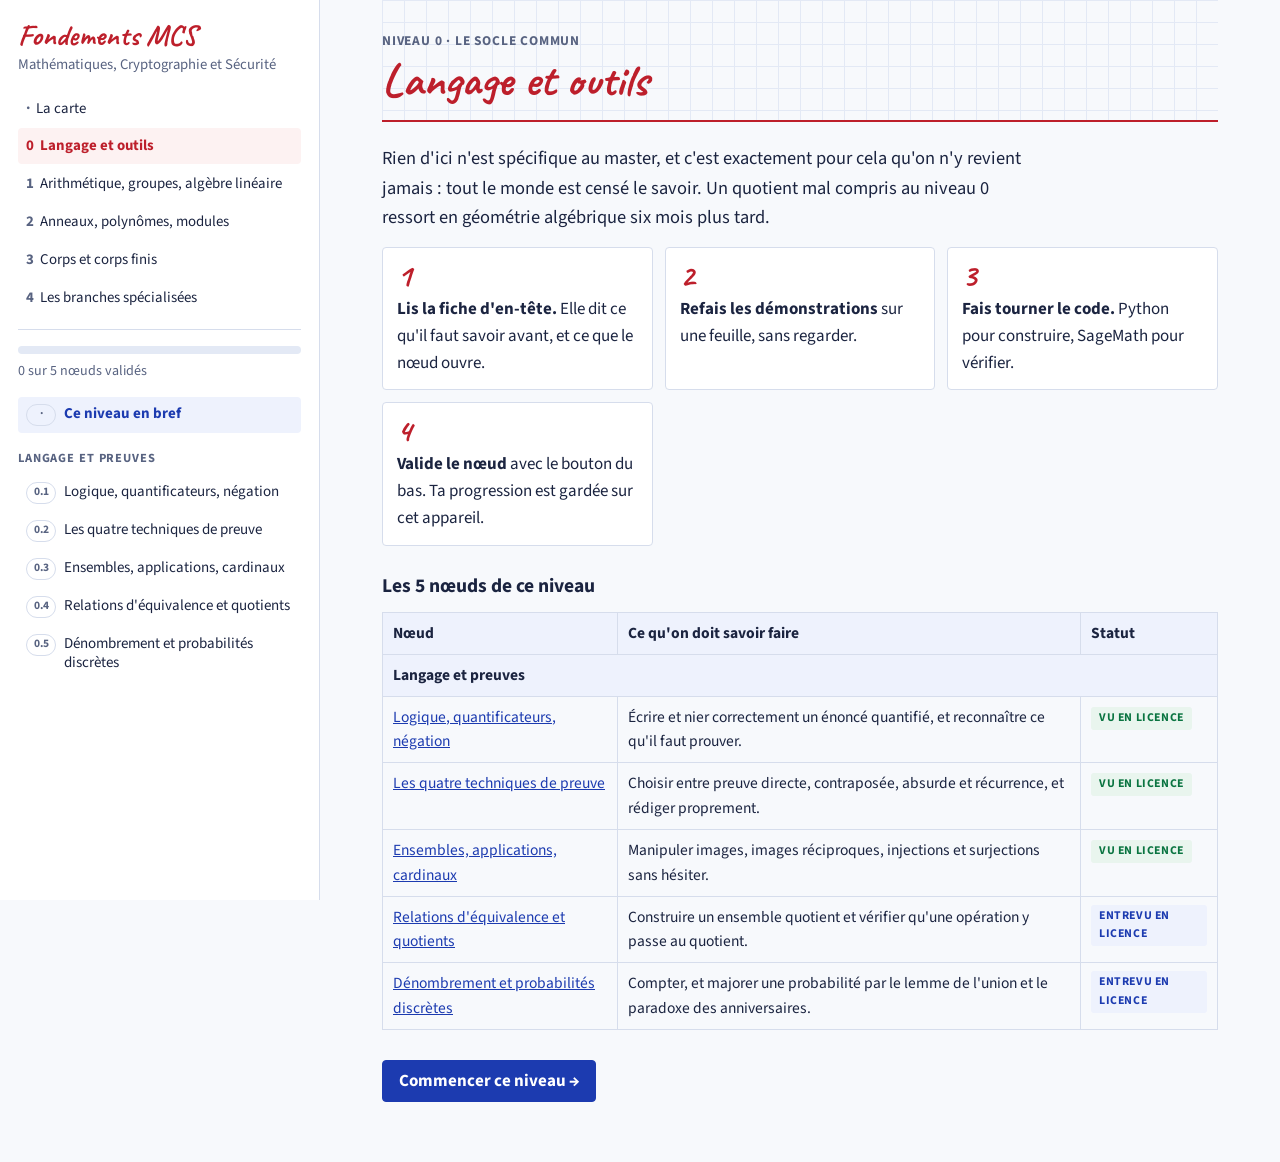
==== docs/niveau-0.html @ c063cc05 "Site Fondements mathématiques du Master MCS : architecture, carte, niveaux 0 et 1 Co-Authored-By: Cl" ====
<!doctype html>
<html lang="fr">
<head>
<meta charset="utf-8">
<meta name="viewport" content="width=device-width, initial-scale=1, viewport-fit=cover">
<title>Niveau 0 · Langage et outils — Fondements mathématiques du Master MCS</title>
<meta name="description" content="Les fondements mathématiques du Master Mathématiques, Cryptographie et Sécurité : arithmétique, groupes, anneaux, modules, corps finis, courbes, codes, réseaux et complexité.">
<link rel="stylesheet" href="https://fonts.googleapis.com/css2?family=Caveat:wght@500;700&family=Kalam:wght@400;700&family=JetBrains+Mono:wght@400;600&family=Source+Sans+3:wght@400;600;700&display=swap">
<link rel="stylesheet" href="assets/style.css">
<script>
window.MathJax = {
  tex: {
    inlineMath: [['\\(', '\\)']], displayMath: [['\\[', '\\]']],
    macros: {
      N:'\\mathbb{N}', Z:'\\mathbb{Z}', Q:'\\mathbb{Q}', R:'\\mathbb{R}',
      C:'\\mathbb{C}', F:'\\mathbb{F}', P:'\\mathbb{P}', A:'\\mathbb{A}',
      Vect:'\\operatorname{Vect}', Ker:'\\operatorname{Ker}', Img:'\\operatorname{Im}',
      pgcd:'\\operatorname{pgcd}', ppcm:'\\operatorname{ppcm}', ord:'\\operatorname{ord}',
      Card:'\\operatorname{Card}', rg:'\\operatorname{rg}', car:'\\operatorname{car}',
      Tr:'\\operatorname{Tr}', Nm:'\\operatorname{N}', Gal:'\\operatorname{Gal}',
      Frob:'\\operatorname{Frob}', wt:'\\operatorname{wt}', dmin:'d_{\\min}',
      Fq:'\\mathbb{F}_q', Fp:'\\mathbb{F}_p', Zn:'\\mathbb{Z}/n\\mathbb{Z}',
      Znz:'(\\mathbb{Z}/n\\mathbb{Z})^{\\times}', legendre:['\\left(\\frac{#1}{#2}\\right)',2]
    }
  },
  options: { skipHtmlTags: ['script','noscript','style','textarea','pre','code'],
             ignoreHtmlClass: 'tex2jax_ignore' },
  svg: { fontCache: 'global' }
};
</script>
<!-- MathJax est embarqué dans le dépôt : le site rend les formules même hors ligne.
     Si le fichier local manque, on retombe sur le CDN. -->
<script defer src="assets/mathjax/tex-svg.js"
        onerror="var s=document.createElement('script');s.defer=true;
                 s.src='https://cdnjs.cloudflare.com/ajax/libs/mathjax/3.2.2/es5/tex-svg.min.js';
                 document.head.appendChild(s);"></script>
</head>
<body data-niveau="0" data-suivant="niveau-1.html">
<div class="app">
  <div class="topbar">
    <button type="button" class="btn ghost" id="menu-btn" aria-controls="side" aria-expanded="false">Sommaire</button>
    <p class="brand">Niveau 0</p>
    <p class="mini" id="mini-prog"></p>
  </div>
  <div class="scrim" id="scrim" hidden></div>

  <nav class="side" id="side" aria-label="Sommaire du niveau">
    <p class="brand"><a href="index.html">Fondements MCS</a></p>
    <p class="brand-sub">Mathématiques, Cryptographie et Sécurité</p>
    <ul class="niveaux"><li><a href="index.html"><span class="n-num">·</span>La carte</a></li><li><a href="niveau-0.html" class="ici"><span class="n-num">0</span>Langage et outils</a></li><li><a href="niveau-1.html"><span class="n-num">1</span>Arithmétique, groupes, algèbre linéaire</a></li><li><a href="niveau-2.html"><span class="n-num">2</span>Anneaux, polynômes, modules</a></li><li><a href="niveau-3.html"><span class="n-num">3</span>Corps et corps finis</a></li><li><a href="niveau-4.html"><span class="n-num">4</span>Les branches spécialisées</a></li></ul>
    <div class="prog"><div class="prog-bar"><div class="prog-fill" id="prog-fill"></div></div>
      <p class="prog-txt" id="prog-txt"></p></div>
    <div id="nav"></div>
  </nav>

  <main class="main" id="main">
<section class="lesson" id="depart" data-part="" data-title="Ce niveau en bref" hidden><header class="lhead"><p class="eyebrow">Niveau 0 · Le socle commun</p><h2>Langage et outils</h2></header><div class="lbody"><p class="lead">Rien d'ici n'est spécifique au master, et c'est exactement pour cela qu'on n'y revient jamais : tout le monde est censé le savoir. Un quotient mal compris au niveau 0 ressort en géométrie algébrique six mois plus tard.</p><div class="howto"><div><p class="num">1</p><p><strong>Lis la fiche d'en-tête.</strong> Elle dit ce qu'il faut savoir avant, et ce que le nœud ouvre.</p></div><div><p class="num">2</p><p><strong>Refais les démonstrations</strong> sur une feuille, sans regarder.</p></div><div><p class="num">3</p><p><strong>Fais tourner le code.</strong> Python pour construire, SageMath pour vérifier.</p></div><div><p class="num">4</p><p><strong>Valide le nœud</strong> avec le bouton du bas. Ta progression est gardée sur cet appareil.</p></div></div><h3>Les 5 nœuds de ce niveau</h3><div class="table-wrap"><table><thead><tr><th>Nœud</th><th>Ce qu'on doit savoir faire</th><th>Statut</th></tr></thead><tbody><tr><th colspan="3">Langage et preuves</th></tr><tr><td><a href="#log-quantif">Logique, quantificateurs, négation</a></td><td>Écrire et nier correctement un énoncé quantifié, et reconnaître ce qu'il faut prouver.</td><td><span class="badge l3">Vu en licence</span></td></tr><tr><td><a href="#preuves">Les quatre techniques de preuve</a></td><td>Choisir entre preuve directe, contraposée, absurde et récurrence, et rédiger proprement.</td><td><span class="badge l3">Vu en licence</span></td></tr><tr><td><a href="#ensembles">Ensembles, applications, cardinaux</a></td><td>Manipuler images, images réciproques, injections et surjections sans hésiter.</td><td><span class="badge l3">Vu en licence</span></td></tr><tr><td><a href="#quotients">Relations d&#x27;équivalence et quotients</a></td><td>Construire un ensemble quotient et vérifier qu'une opération y passe au quotient.</td><td><span class="badge partiel">Entrevu en licence</span></td></tr><tr><td><a href="#denombrement">Dénombrement et probabilités discrètes</a></td><td>Compter, et majorer une probabilité par le lemme de l'union et le paradoxe des anniversaires.</td><td><span class="badge partiel">Entrevu en licence</span></td></tr></tbody></table></div></div></section>
<section class="lesson" id="log-quantif" data-part="Langage et preuves" data-num="0.1" data-title="Logique, quantificateurs, négation" hidden><header class="lhead"><p class="eyebrow">Langage et preuves · Nœud 0.1<span class="meta">35 min</span></p><h2>Logique, quantificateurs, négation</h2></header><div class="lbody"><p class="objectif">Écrire et nier correctement un énoncé quantifié, et reconnaître ce qu'il faut prouver.</p><div class="fiche"><dl><dt>Prérequis</dt><dd><span class="rien">aucun — on peut commencer ici</span></dd><dt>Ouvre sur</dt><dd><a href="niveau-0.html#preuves">Les quatre techniques de preuve</a>, <a href="niveau-0.html#ensembles">Ensembles, applications, cardinaux</a></dd><dt>En licence</dt><dd><span class="badge l3">Vu en licence</span></dd></dl></div><div class="master"><p class="lab">Dans le master</p><p>Tout énoncé de sécurité est un énoncé quantifié : « pour tout adversaire, il existe un simulateur tel que… ». Le nier correctement, c'est savoir ce qu'est une attaque.</p></div>
<p class="lead">Un énoncé mathématique n'est pas une phrase française : c'est une formule dont
l'ordre des quantificateurs change complètement le sens. En master, l'essentiel des erreurs de
raisonnement vient de là, et en cryptographie une définition de sécurité mal quantifiée est
une définition fausse.</p>

<h3>Les deux quantificateurs</h3>
<p>On écrit \(\forall x \in E,\ P(x)\) pour « pour tout \(x\) de \(E\), la propriété \(P(x)\)
est vraie », et \(\exists x \in E,\ P(x)\) pour « il existe au moins un \(x\) de \(E\) tel que
\(P(x)\) soit vraie ».</p>

<div class="retenir"><p class="lab">L'ordre des quantificateurs</p>
<p>Les deux énoncés suivants ne disent pas la même chose :</p>
\[\forall x\,\exists y,\ P(x,y) \qquad\text{et}\qquad \exists y\,\forall x,\ P(x,y)\]
<p>Dans le premier, \(y\) peut dépendre de \(x\). Dans le second, un même \(y\) doit convenir
pour tous les \(x\). Le second implique le premier, jamais l'inverse.</p>
</div>

<p>Un exemple qui fixe les idées. Sur \(\Z\), prenons \(P(x,y) : x + y = 0\).</p>
<ul>
<li>\(\forall x\,\exists y,\ x+y=0\) est <strong>vrai</strong> : il suffit de prendre \(y=-x\).</li>
<li>\(\exists y\,\forall x,\ x+y=0\) est <strong>faux</strong> : aucun entier \(y\) ne convient
pour tous les \(x\) à la fois.</li>
</ul>

<div class="prof"><p class="lab">Le conseil</p>
<p>Quand tu lis un énoncé quantifié, demande-toi toujours : <em>de quoi le second objet
a-t-il le droit de dépendre ?</em> C'est tout ce que l'ordre encode.</p>
</div>

<h3>Nier un énoncé</h3>
<div class="retenir"><p class="lab">Règles de négation</p>
\[\neg(\forall x,\ P(x)) \iff \exists x,\ \neg P(x)\]
\[\neg(\exists x,\ P(x)) \iff \forall x,\ \neg P(x)\]
\[\neg(A \Rightarrow B) \iff A \text{ et } \neg B\]
<p>On nie en échangeant les quantificateurs un à un, de gauche à droite, puis en niant
la propriété finale.</p>
</div>

<p>Appliquons-le à la continuité en un point \(a\) :</p>
\[\forall \varepsilon>0,\ \exists \delta>0,\ \forall x,\ |x-a|<\delta \Rightarrow |f(x)-f(a)|<\varepsilon.\]
<p>Sa négation est :</p>
\[\exists \varepsilon>0,\ \forall \delta>0,\ \exists x,\ |x-a|<\delta \ \text{ et }\ |f(x)-f(a)|\ge\varepsilon.\]
<p>Remarquez que l'implication s'est transformée en « et ». C'est l'erreur la plus fréquente :
on ne nie pas une implication par une implication.</p>

<div class="prof"><p class="lab">Le conseil</p>
<p>En cryptographie, la définition de sécurité sémantique a exactement cette forme :
<em>pour tout adversaire efficace, pour tout couple de messages, l'avantage est négligeable.</em>
Une attaque, c'est la négation : <em>il existe un adversaire, il existe deux messages, tels que
l'avantage n'est pas négligeable.</em> Savoir nier, c'est savoir ce qu'il faut exhiber
pour casser un schéma.</p>
</div>

<h3>Vérifier mécaniquement</h3>
<p>Sur un ensemble fini, un énoncé quantifié se teste par force brute. C'est le meilleur moyen
de se convaincre qu'un ordre de quantificateurs compte vraiment.</p>

<div class="code tex2jax_ignore"><div class="code-h"><p class="lab">Les deux ordres, testés</p><span class="code-lang ">python</span><button type="button" class="copier">copier</button></div><pre>E = range(-5, 6)

# forall x, exists y : x + y == 0
print(all(any(x + y == 0 for y in E) for x in E))

# exists y, forall x : x + y == 0
print(any(all(x + y == 0 for x in E) for y in E))</pre><pre class="sortie">True
False</pre></div>

<div class="code tex2jax_ignore"><div class="code-h"><p class="lab">Contre-vérification SageMath</p><span class="code-lang sage">sagemath</span><button type="button" class="copier">copier</button></div><pre># Vérification du contre-exemple sur un ensemble fini quelconque
E = Set([-2, -1, 0, 1, 2])
print(all(any(x + y == 0 for y in E) for x in E))   # True
print(any(all(x + y == 0 for x in E) for y in E))   # False</pre><pre class="sortie">True
False</pre></div>

<h3 class="exos-h">Vérifie que tu as compris</h3>
<article class="exo"><p class="exo-n">Exercice 1</p><div class="exo-q">
<p>Nier l'énoncé suivant, qui définit une suite \((u_n)\) bornée :</p>
\[\exists M>0,\ \forall n\in\N,\ |u_n|\le M.\]
</div><details class="tex2jax_ignore"><summary>Voir la correction</summary><div class="copie"><p class="lab">Correction</p>
<p>On échange le \(\exists\) en \(\forall\), le \(\forall\) en \(\exists\), puis on nie la
propriété finale :</p>
\[\forall M>0,\ \exists n\in\N,\ |u_n|>M.\]
<p>En mots : <u>aussi grand qu'on choisisse \(M\), un terme de la suite finit par le dépasser.</u></p>
</div><div class="prof"><p class="lab">Remarque</p><p>Noter que \(\neg(|u_n|\le M)\) est \(|u_n|>M\), et non \(|u_n|\ge M\).</p></div></details></article>

<article class="exo"><p class="exo-n">Exercice 2</p><div class="exo-q">
<p>Soit \(f:\Z\to\Z\). Traduire en français, puis nier :</p>
\[\forall y\in\Z,\ \exists x\in\Z,\ f(x)=y.\]
<p>Quelle propriété de \(f\) cet énoncé décrit-il ?</p>
</div><details class="tex2jax_ignore"><summary>Voir la correction</summary><div class="copie"><p class="lab">Correction</p>
<p>En français : <u>tout entier \(y\) est atteint par \(f\)</u>. C'est la <strong>surjectivité</strong>
de \(f\).</p>
<p>Négation :</p>
\[\exists y\in\Z,\ \forall x\in\Z,\ f(x)\neq y.\]
<p>C'est-à-dire : <u>il existe un entier que \(f\) n'atteint jamais</u>.</p>
</div><div class="prof"><p class="lab">Remarque</p><p>Pour prouver la négation, il suffit d'exhiber <em>un</em> tel \(y\). Pour prouver
l'énoncé, il faut traiter <em>tous</em> les \(y\).</p></div></details></article></div></section>
<section class="lesson" id="preuves" data-part="Langage et preuves" data-num="0.2" data-title="Les quatre techniques de preuve" hidden><header class="lhead"><p class="eyebrow">Langage et preuves · Nœud 0.2<span class="meta">40 min</span></p><h2>Les quatre techniques de preuve</h2></header><div class="lbody"><p class="objectif">Choisir entre preuve directe, contraposée, absurde et récurrence, et rédiger proprement.</p><div class="fiche"><dl><dt>Prérequis</dt><dd><a href="niveau-0.html#log-quantif">Logique, quantificateurs, négation</a></dd><dt>Ouvre sur</dt><dd><a href="niveau-1.html#arith-euclide">Divisibilité, PGCD, algorithme d'Euclide</a>, <a href="niveau-4.html#cplx-turing">Machines de Turing, P, NP, réductions</a></dd><dt>En licence</dt><dd><span class="badge l3">Vu en licence</span></dd></dl></div><div class="master"><p class="lab">Dans le master</p><p>La preuve par réduction, centrale en cryptographie, est une contraposée déguisée : si quelqu'un casse le schéma, alors il résout le problème difficile.</p></div>
<p class="lead">Il n'y a que quatre façons de démontrer, et savoir laquelle choisir fait gagner
un temps considérable. Le choix se lit presque toujours dans la forme de l'énoncé.</p>

<div class="retenir"><p class="lab">Les quatre techniques</p>
<table><thead><tr><th>Technique</th><th>Forme de l'énoncé</th><th>Ce qu'on suppose</th></tr></thead>
<tbody>
<tr><td>Directe</td><td>\(A \Rightarrow B\)</td><td>\(A\), on déduit \(B\)</td></tr>
<tr><td>Contraposée</td><td>\(A \Rightarrow B\)</td><td>\(\neg B\), on déduit \(\neg A\)</td></tr>
<tr><td>Absurde</td><td>\(A\) quelconque</td><td>\(\neg A\), on déduit une contradiction</td></tr>
<tr><td>Récurrence</td><td>\(\forall n\in\N,\ P(n)\)</td><td>\(P(n)\), on déduit \(P(n+1)\)</td></tr>
</tbody></table>
</div>

<h3>Contraposée : quand l'hypothèse est inutilisable</h3>
<p>On utilise la contraposée quand \(\neg B\) est plus maniable que \(A\). Exemple typique :</p>

<div class="retenir"><p class="lab">Proposition</p>
<p>Soit \(n\in\N\). Si \(n^2\) est pair, alors \(n\) est pair.</p>
</div><div class="demo"><p class="lab">Démonstration</p>
<p>La preuve directe demanderait de factoriser \(n^2=2k\), ce qui n'est pas commode. On démontre
la contraposée : <em>si \(n\) est impair, alors \(n^2\) est impair.</em></p>
<p>Supposons \(n\) impair : \(n=2k+1\) avec \(k\in\N\). Alors</p>
\[n^2=(2k+1)^2=4k^2+4k+1=2(2k^2+2k)+1,\]
<p>qui est bien de la forme \(2m+1\) : \(n^2\) est impair.</p>
<p>La contraposée étant démontrée, l'énoncé initial l'est aussi.</p>
<p class="cqfd">∎</p></div>

<h3>Absurde : quand on nie pour obtenir prise</h3>
<div class="retenir"><p class="lab">Proposition</p>
<p>\(\sqrt{2}\) est irrationnel.</p>
</div><div class="demo"><p class="lab">Démonstration</p>
<p>Supposons \(\sqrt2\in\Q\). On peut alors écrire \(\sqrt2=\dfrac{p}{q}\) avec \(p,q\in\Z\),
\(q\neq0\), et la fraction <strong>irréductible</strong> (c'est l'hypothèse qui fournira la
contradiction).</p>
<p>En élevant au carré : \(2q^2=p^2\). Donc \(p^2\) est pair, donc \(p\) est pair par la
proposition précédente. Écrivons \(p=2p'\).</p>
<p>Alors \(2q^2=4p'^2\), soit \(q^2=2p'^2\). Donc \(q^2\) est pair, donc \(q\) est pair.</p>
<p>Ainsi \(p\) et \(q\) sont tous deux pairs, ce qui contredit l'irréductibilité de \(p/q\).</p>
<p>L'hypothèse \(\sqrt2\in\Q\) est donc fausse.</p>
<p class="cqfd">∎</p></div>

<div class="prof"><p class="lab">Le conseil</p>
<p>En rédigeant une preuve par l'absurde, écris toujours la contradiction en clair à la fin :
« ceci contredit… ». Un correcteur de master sanctionne une preuve qui se termine sans dire
<em>quoi</em> a été contredit.</p>
</div>

<h3>Récurrence, et sa variante forte</h3>
<div class="retenir"><p class="lab">Principe de récurrence</p>
<p>Soit \(P(n)\) une propriété portant sur \(n\in\N\). Si</p>
<ol>
<li>\(P(n_0)\) est vraie (initialisation), et</li>
<li>pour tout \(n\ge n_0\), \(P(n)\Rightarrow P(n+1)\) (hérédité),</li>
</ol>
<p>alors \(P(n)\) est vraie pour tout \(n\ge n_0\).</p>
<p><strong>Récurrence forte</strong> : on peut remplacer l'hérédité par
« \(P(n_0),\dots,P(n)\) tous vrais \(\Rightarrow P(n+1)\) ». C'est la version nécessaire dès
qu'on raisonne sur des diviseurs.</p>
</div>

<div class="retenir"><p class="lab">Proposition</p>
<p>Tout entier \(n\ge2\) admet un diviseur premier.</p>
</div><div class="demo"><p class="lab">Démonstration</p>
<p>Récurrence forte sur \(n\ge2\).</p>
<p><strong>Initialisation.</strong> \(n=2\) : 2 est premier et se divise lui-même.</p>
<p><strong>Hérédité.</strong> Soit \(n\ge2\) ; supposons la propriété vraie pour tout entier
\(k\) avec \(2\le k\le n\). Considérons \(n+1\).</p>
<ul>
<li>Si \(n+1\) est premier, il est son propre diviseur premier.</li>
<li>Sinon, \(n+1\) admet un diviseur \(d\) avec \(2\le d\le n\). Par hypothèse de récurrence
forte, \(d\) admet un diviseur premier \(p\). Comme \(p\mid d\) et \(d\mid n+1\), on a
\(p\mid n+1\).</li>
</ul>
<p>Dans les deux cas \(n+1\) admet un diviseur premier.</p>
<p class="cqfd">∎</p></div>

<div class="prof"><p class="lab">Le conseil</p>
<p>Ici la récurrence simple ne suffit pas : pour traiter \(n+1\) on a besoin de l'hypothèse sur
\(d\), qui n'est pas \(n\). Dès qu'un raisonnement descend vers un diviseur ou coupe un problème
en deux, c'est la récurrence forte qu'il faut.</p>
</div>

<div class="code tex2jax_ignore"><div class="code-h"><p class="lab">La preuve devient un algorithme</p><span class="code-lang ">python</span><button type="button" class="copier">copier</button></div><pre>def diviseur_premier(n):
    &quot;Le plus petit diviseur premier de n &gt;= 2 — la preuve, rendue effective.&quot;
    d = 2
    while d * d &lt;= n:
        if n % d == 0:
            return d          # d est forcement premier : aucun diviseur &lt; d
        d += 1
    return n                  # n est premier

for n in [2, 15, 91, 97, 1001]:
    print(n, &quot;-&gt;&quot;, diviseur_premier(n))</pre><pre class="sortie">2 -&gt; 2
15 -&gt; 3
91 -&gt; 7
97 -&gt; 97
1001 -&gt; 7</pre></div>

<div class="code tex2jax_ignore"><div class="code-h"><p class="lab">Vérification</p><span class="code-lang sage">sagemath</span><button type="button" class="copier">copier</button></div><pre>for n in [2, 15, 91, 97, 1001]:
    print(n, &#x27;-&gt;&#x27;, factor(n))</pre><pre class="sortie">2 -&gt; 2
15 -&gt; 3 * 5
91 -&gt; 7 * 13
97 -&gt; 97
1001 -&gt; 7 * 11 * 13</pre></div>

<h3 class="exos-h">Vérifie que tu as compris</h3>
<article class="exo"><p class="exo-n">Exercice 1</p><div class="exo-q">
<p>Soient \(a,b\in\Z\). Démontrer que si \(ab\) est impair, alors \(a\) et \(b\) sont impairs.
Quelle technique choisir ?</p>
</div><details class="tex2jax_ignore"><summary>Voir la correction</summary><div class="copie"><p class="lab">Correction</p>
<p>Par <u>contraposée</u> : supposons que \(a\) ou \(b\) soit pair, et montrons que \(ab\) est pair.</p>
<p>Quitte à échanger les rôles, supposons \(a\) pair : \(a=2k\). Alors \(ab=2(kb)\) est pair.</p>
<p>La contraposée est démontrée, donc l'énoncé aussi.</p>
</div><div class="prof"><p class="lab">Remarque</p><p>La preuve directe obligerait à écrire \(ab=2m+1\) et à en déduire la parité de
\(a\) et \(b\) séparément : beaucoup plus pénible. La négation de « \(a\) et \(b\) impairs »
est « \(a\) pair <em>ou</em> \(b\) pair ».</p></div></details></article>

<article class="exo"><p class="exo-n">Exercice 2</p><div class="exo-q">
<p>Démontrer par récurrence que pour tout \(n\ge1\) :</p>
\[\sum_{k=1}^{n} k^3=\left(\frac{n(n+1)}{2}\right)^{2}.\]
</div><details class="tex2jax_ignore"><summary>Voir la correction</summary><div class="copie"><p class="lab">Correction</p>
<p><u>Initialisation</u> (\(n=1\)) : à gauche \(1^3=1\) ; à droite \(\left(\tfrac{1\cdot2}{2}\right)^2=1\). Vrai.</p>
<p><u>Hérédité</u>. Supposons la formule vraie au rang \(n\). Alors</p>
\[\sum_{k=1}^{n+1}k^3=\left(\frac{n(n+1)}{2}\right)^{2}+(n+1)^3
=\frac{n^2(n+1)^2+4(n+1)^3}{4}=\frac{(n+1)^2\big(n^2+4n+4\big)}{4}\]
\[=\frac{(n+1)^2(n+2)^2}{4}=\left(\frac{(n+1)(n+2)}{2}\right)^{2}.\]
<p>C'est la formule au rang \(n+1\). La propriété est donc vraie pour tout \(n\ge1\).</p>
</div><div class="prof"><p class="lab">Remarque</p><p>Le point technique est la factorisation par \((n+1)^2\). Prendre l'habitude de
factoriser avant de développer fait gagner beaucoup de temps.</p></div></details></article></div></section>
<section class="lesson" id="ensembles" data-part="Langage et preuves" data-num="0.3" data-title="Ensembles, applications, cardinaux" hidden><header class="lhead"><p class="eyebrow">Langage et preuves · Nœud 0.3<span class="meta">35 min</span></p><h2>Ensembles, applications, cardinaux</h2></header><div class="lbody"><p class="objectif">Manipuler images, images réciproques, injections et surjections sans hésiter.</p><div class="fiche"><dl><dt>Prérequis</dt><dd><a href="niveau-0.html#log-quantif">Logique, quantificateurs, négation</a></dd><dt>Ouvre sur</dt><dd><a href="niveau-0.html#quotients">Relations d'équivalence et quotients</a>, <a href="niveau-0.html#denombrement">Dénombrement et probabilités discrètes</a>, <a href="niveau-1.html#lin-ev">Espaces vectoriels, bases, dimension</a></dd><dt>En licence</dt><dd><span class="badge l3">Vu en licence</span></dd></dl></div><div class="master"><p class="lab">Dans le master</p><p>Un chiffrement est une application bijective à clé fixée ; une fonction de hachage est une surjection volontairement non inversible.</p></div>
<p class="lead">Le vocabulaire des applications sert tous les jours en master : un chiffrement
est une bijection à clé fixée, une fonction de hachage une surjection qu'on ne sait pas inverser,
une projection canonique une surjection sur un quotient.</p>

<h3>Image et image réciproque</h3>
<div class="retenir"><p class="lab">Définitions</p>
<p>Soit \(f:E\to F\), \(A\subset E\) et \(B\subset F\).</p>
\[f(A)=\{f(x)\ ;\ x\in A\}\subset F \qquad
f^{-1}(B)=\{x\in E\ ;\ f(x)\in B\}\subset E\]
<p>La notation \(f^{-1}(B)\) a un sens <strong>même si \(f\) n'est pas bijective</strong> :
c'est un ensemble, pas l'image par une application réciproque.</p>
</div>

<div class="prof"><p class="lab">Le conseil</p>
<p>C'est le piège classique. \(f^{-1}(\{y\})\) peut être vide, ou contenir mille éléments.
Écrire \(f^{-1}(y)\) sans accolades quand \(f\) n'est pas bijective est une faute de rédaction.</p>
</div>

<h3>Injection, surjection, bijection</h3>
<div class="retenir"><p class="lab">Les trois propriétés</p>
<p>\(f:E\to F\) est :</p>
<ul>
<li><strong>injective</strong> si \(\forall x,x'\in E,\ f(x)=f(x')\Rightarrow x=x'\) ;</li>
<li><strong>surjective</strong> si \(\forall y\in F,\ \exists x\in E,\ f(x)=y\) ;</li>
<li><strong>bijective</strong> si elle est injective et surjective — il existe alors une unique
\(f^{-1}:F\to E\) telle que \(f\circ f^{-1}=\mathrm{id}_F\) et \(f^{-1}\circ f=\mathrm{id}_E\).</li>
</ul>
</div>

<div class="retenir"><p class="lab">Proposition (cas fini)</p>
<p>Si \(E\) et \(F\) sont finis de <strong>même cardinal</strong>, alors pour \(f:E\to F\) :</p>
\[f \text{ injective} \iff f \text{ surjective} \iff f \text{ bijective}.\]
</div><div class="demo"><p class="lab">Démonstration</p>
<p>Posons \(n=\Card E=\Card F\).</p>
<p><strong>Injective \(\Rightarrow\) surjective.</strong> Si \(f\) est injective, les \(n\) images
\(f(x)\), \(x\in E\), sont deux à deux distinctes, donc \(\Card f(E)=n=\Card F\). Un sous-ensemble
de \(F\) de cardinal \(\Card F\) est \(F\) tout entier, donc \(f(E)=F\) : \(f\) est surjective.</p>
<p><strong>Surjective \(\Rightarrow\) injective.</strong> Si \(f\) est surjective, \(f(E)=F\) donc
\(\Card f(E)=n\). Or \(f(E)\) est l'image de \(n\) éléments ; si deux d'entre eux avaient la même
image, on aurait \(\Card f(E)\le n-1\). Donc les images sont distinctes : \(f\) est injective.</p>
<p>Les deux implications réciproques donnent l'équivalence, et la conjonction donne la bijectivité.</p>
<p class="cqfd">∎</p></div>

<div class="prof"><p class="lab">Le conseil</p>
<p>Cette proposition est utilisée en permanence en cryptographie : pour montrer qu'un chiffrement
par bloc est bijectif sur \(\{0,1\}^{128}\), il suffit de montrer qu'il est injectif. C'est ce qui
permet de définir le déchiffrement sans le construire.</p>
</div>

<div class="code tex2jax_ignore"><div class="code-h"><p class="lab">Une application affine modulo 8 est-elle bijective ?</p><span class="code-lang ">python</span><button type="button" class="copier">copier</button></div><pre>def est_injective(f, E):
    images = [f(x) for x in E]
    return len(set(images)) == len(images)

def est_surjective(f, E, F):
    return set(f(x) for x in E) == set(F)

E = range(8)
chiffre = lambda x: (3 * x + 5) % 8      # bijectif : pgcd(3, 8) = 1
casse   = lambda x: (2 * x + 5) % 8      # pas bijectif : pgcd(2, 8) = 2

for nom, f in [(&quot;3x+5&quot;, chiffre), (&quot;2x+5&quot;, casse)]:
    print(nom, &quot;inj:&quot;, est_injective(f, E), &quot; surj:&quot;, est_surjective(f, E, E))</pre><pre class="sortie">3x+5 inj: True  surj: True
2x+5 inj: False  surj: False</pre></div>

<p>On retrouve ici un fait qu'on démontrera au niveau 1 : \(x\mapsto ax+b\) est bijective
sur \(\Z/n\Z\) si et seulement si \(a\) est inversible modulo \(n\), c'est-à-dire
\(\pgcd(a,n)=1\). C'est le cœur du chiffrement affine.</p>

<div class="code tex2jax_ignore"><div class="code-h"><p class="lab">La bijectivité suit exactement pgcd(a, n) = 1</p><span class="code-lang sage">sagemath</span><button type="button" class="copier">copier</button></div><pre>n = 8
for a in range(n):
    f = lambda x: (a*x + 5) % n
    images = [f(x) for x in range(n)]
    print(a, gcd(a, n), len(set(images)) == n)</pre><pre class="sortie">0 8 False
1 1 True
2 2 False
3 1 True
4 4 False
5 1 True
6 2 False
7 1 True</pre></div>

<h3 class="exos-h">Vérifie que tu as compris</h3>
<article class="exo"><p class="exo-n">Exercice 1</p><div class="exo-q">
<p>Soit \(f:E\to F\) et \(A,A'\subset E\). Démontrer que \(f(A\cap A')\subset f(A)\cap f(A')\),
puis donner un contre-exemple à l'égalité.</p>
</div><details class="tex2jax_ignore"><summary>Voir la correction</summary><div class="copie"><p class="lab">Correction</p>
<p><u>Inclusion.</u> Soit \(y\in f(A\cap A')\). Il existe \(x\in A\cap A'\) avec \(y=f(x)\).
Comme \(x\in A\), \(y\in f(A)\) ; comme \(x\in A'\), \(y\in f(A')\). Donc \(y\in f(A)\cap f(A')\).</p>
<p><u>Contre-exemple.</u> Prenons \(f:\R\to\R,\ x\mapsto x^2\), \(A=\{1\}\), \(A'=\{-1\}\).</p>
<p>\(A\cap A'=\emptyset\) donc \(f(A\cap A')=\emptyset\), tandis que
\(f(A)\cap f(A')=\{1\}\cap\{1\}=\{1\}\neq\emptyset\).</p>
</div><div class="prof"><p class="lab">Remarque</p><p>L'égalité vaut dès que \(f\) est injective. En revanche, pour l'image <em>réciproque</em>,
l'égalité \(f^{-1}(B\cap B')=f^{-1}(B)\cap f^{-1}(B')\) est toujours vraie : l'image réciproque
se comporte bien, l'image directe non.</p></div></details></article>

<article class="exo"><p class="exo-n">Exercice 2</p><div class="exo-q">
<p>Soit \(E\) un ensemble fini à \(n\) éléments. Combien y a-t-il d'applications de \(E\) dans
\(E\) ? Combien de bijections ? Quelle proportion cela fait-il pour \(n=8\) ?</p>
</div><details class="tex2jax_ignore"><summary>Voir la correction</summary><div class="copie"><p class="lab">Correction</p>
<p><u>Applications</u> : chaque élément a \(n\) images possibles, indépendamment, d'où \(n^n\).</p>
<p><u>Bijections</u> : ce sont les permutations de \(E\), il y en a \(n!\).</p>
<p>Pour \(n=8\) : \(8^8=16\,777\,216\) applications et \(8!=40\,320\) bijections, soit une
proportion de \(\dfrac{40320}{16777216}\approx 0{,}24\,\%\).</p>
</div><div class="prof"><p class="lab">Remarque</p><p>Une application tirée au hasard n'a donc presque aucune chance d'être bijective.
C'est pourquoi un chiffrement par bloc n'est jamais une fonction quelconque : il est construit
par composition de briques elles-mêmes bijectives.</p></div></details></article></div></section>
<section class="lesson" id="quotients" data-part="Langage et preuves" data-num="0.4" data-title="Relations d&#x27;équivalence et quotients" hidden><header class="lhead"><p class="eyebrow">Langage et preuves · Nœud 0.4<span class="meta">45 min</span></p><h2>Relations d&#x27;équivalence et quotients</h2></header><div class="lbody"><p class="objectif">Construire un ensemble quotient et vérifier qu'une opération y passe au quotient.</p><div class="fiche"><dl><dt>Prérequis</dt><dd><a href="niveau-0.html#ensembles">Ensembles, applications, cardinaux</a></dd><dt>Ouvre sur</dt><dd><a href="niveau-1.html#arith-congruences">Congruences et l'anneau ℤ/nℤ</a>, <a href="niveau-1.html#grp-lagrange">Le théorème de Lagrange</a>, <a href="niveau-2.html#ann-ideaux">Idéaux et anneaux quotients</a></dd><dt>En licence</dt><dd><span class="badge partiel">Entrevu en licence</span></dd></dl></div><div class="master"><p class="lab">Dans le master</p><p>C'est la construction qui donne ℤ/nℤ, les corps finis 𝔽p[X]/(P) et les courbes elliptiques. Si le quotient est flou, tout le master le sera.</p></div>
<p class="lead">C'est la construction la plus importante du niveau 0, et celle qui coûte le plus
cher quand elle reste floue. \(\Z/n\Z\), les corps finis \(\Fp[X]/(P)\), les groupes quotients,
les courbes elliptiques : tout le master est fait de quotients.</p>

<h3>Relation d'équivalence</h3>
<div class="retenir"><p class="lab">Définition</p>
<p>Une relation \(\mathcal R\) sur \(E\) est une <strong>relation d'équivalence</strong> si elle est :</p>
<ul>
<li><strong>réflexive</strong> : \(\forall x,\ x\,\mathcal R\,x\) ;</li>
<li><strong>symétrique</strong> : \(\forall x,y,\ x\,\mathcal R\,y \Rightarrow y\,\mathcal R\,x\) ;</li>
<li><strong>transitive</strong> : \(\forall x,y,z,\ (x\,\mathcal R\,y \text{ et } y\,\mathcal R\,z)
\Rightarrow x\,\mathcal R\,z\).</li>
</ul>
<p>La <strong>classe</strong> de \(x\) est \(\bar x=\{y\in E\ ;\ x\,\mathcal R\,y\}\), et l'ensemble
quotient est \(E/\mathcal R=\{\bar x\ ;\ x\in E\}\).</p>
</div>

<div class="retenir"><p class="lab">Théorème</p>
<p>Les classes d'équivalence forment une <strong>partition</strong> de \(E\) : elles sont non vides,
deux à deux disjointes, et leur réunion est \(E\).</p>
</div><div class="demo"><p class="lab">Démonstration</p>
<p><strong>Non vides.</strong> Par réflexivité, \(x\in\bar x\).</p>
<p><strong>Réunion égale à \(E\).</strong> Tout \(x\in E\) appartient à \(\bar x\), donc à la réunion.</p>
<p><strong>Disjointes ou confondues.</strong> Supposons \(\bar x\cap\bar y\neq\emptyset\) et
soit \(z\) dans l'intersection : \(x\,\mathcal R\,z\) et \(y\,\mathcal R\,z\).</p>
<p>Soit \(t\in\bar x\), c'est-à-dire \(x\,\mathcal R\,t\). Par symétrie \(z\,\mathcal R\,x\),
puis par transitivité \(z\,\mathcal R\,t\). Comme \(y\,\mathcal R\,z\), la transitivité donne
\(y\,\mathcal R\,t\), donc \(t\in\bar y\). Ainsi \(\bar x\subset\bar y\).</p>
<p>Par symétrie des rôles, \(\bar y\subset\bar x\), donc \(\bar x=\bar y\).</p>
<p>Deux classes sont donc soit disjointes, soit égales.</p>
<p class="cqfd">∎</p></div>

<div class="prof"><p class="lab">Le conseil</p>
<p>Retiens le mouvement : <em>partition \(\leftrightarrow\) relation d'équivalence</em>. Se donner
une relation d'équivalence sur \(E\), c'est exactement se donner une façon de découper \(E\) en
paquets. Passer au quotient, c'est décider de ne plus distinguer les éléments d'un même paquet.</p>
</div>

<h3>Passer une opération au quotient</h3>
<p>C'est ici que tout se joue. Une opération sur \(E\) ne descend pas automatiquement sur
\(E/\mathcal R\) : il faut vérifier qu'elle est <strong>compatible</strong>.</p>

<div class="retenir"><p class="lab">Compatibilité</p>
<p>Une loi \(*\) sur \(E\) est compatible avec \(\mathcal R\) si</p>
\[x\,\mathcal R\,x' \ \text{ et }\ y\,\mathcal R\,y' \ \Longrightarrow\ (x*y)\,\mathcal R\,(x'*y').\]
<p>On peut alors définir \(\bar x\,\bar*\,\bar y=\overline{x*y}\) : le résultat ne dépend pas
des représentants choisis.</p>
</div>

<p>Appliquons-le à \(\Z\) avec la congruence modulo \(n\) : \(x\,\mathcal R\,y \iff n\mid (x-y)\).</p>

<div class="retenir"><p class="lab">Proposition</p>
<p>L'addition et la multiplication de \(\Z\) sont compatibles avec la congruence modulo \(n\).
L'ensemble quotient \(\Z/n\Z\) hérite donc d'une structure d'anneau.</p>
</div><div class="demo"><p class="lab">Démonstration</p>
<p>Supposons \(x\equiv x'\) et \(y\equiv y'\) modulo \(n\). Il existe donc \(k,\ell\in\Z\) tels que
\(x-x'=kn\) et \(y-y'=\ell n\).</p>
<p><strong>Addition.</strong></p>
\[(x+y)-(x'+y')=(x-x')+(y-y')=(k+\ell)n,\]
<p>donc \(x+y\equiv x'+y' \pmod n\).</p>
<p><strong>Multiplication.</strong> On écrit \(x=x'+kn\) et \(y=y'+\ell n\), puis</p>
\[xy=(x'+kn)(y'+\ell n)=x'y'+n\big(x'\ell+y'k+k\ell n\big),\]
<p>donc \(xy-x'y'\) est multiple de \(n\), c'est-à-dire \(xy\equiv x'y'\pmod n\).</p>
<p>Les deux lois passent au quotient.</p>
<p class="cqfd">∎</p></div>

<div class="prof"><p class="lab">Le conseil</p>
<p>Quand on te demandera de définir une opération sur un quotient — en théorie des groupes,
des anneaux, ou sur une courbe elliptique — la première chose à écrire est toujours :
« vérifions que c'est bien défini », c'est-à-dire que le résultat ne dépend pas du représentant.
Oublier cette vérification est l'erreur de rédaction la plus pénalisée en master.</p>
</div>

<div class="code tex2jax_ignore"><div class="code-h"><p class="lab">La compatibilité, vérifiée sur des représentants différents</p><span class="code-lang ">python</span><button type="button" class="copier">copier</button></div><pre>n = 7

def classe(x):
    return x % n

# Le resultat ne depend pas du representant choisi
x, x2 = 3, 3 + 2*n       # memes classes
y, y2 = 5, 5 - 3*n

print(classe(x + y), classe(x2 + y2))     # addition
print(classe(x * y), classe(x2 * y2))     # multiplication

# Les classes partitionnent bien Z (vu sur un intervalle)
paquets = {}
for z in range(-10, 11):
    paquets.setdefault(z % n, []).append(z)
for c in sorted(paquets):
    print(c, paquets[c])</pre><pre class="sortie">1 1
1 1
0 [-7, 0, 7]
1 [-6, 1, 8]
2 [-5, 2, 9]
3 [-4, 3, 10]
4 [-10, -3, 4]
5 [-9, -2, 5]
6 [-8, -1, 6]</pre></div>

<p>Les deux premières lignes sont la compatibilité : changer de représentant ne change pas le
résultat. Les suivantes sont la partition : chaque entier tombe dans exactement un paquet, et
les sept paquets recouvrent tout.</p>

<div class="code tex2jax_ignore"><div class="code-h"><p class="lab">Le même quotient, construit par SageMath</p><span class="code-lang sage">sagemath</span><button type="button" class="copier">copier</button></div><pre>Z7 = Integers(7)
print(Z7(3) + Z7(5), Z7(3 + 2*7) + Z7(5 - 3*7))
print(Z7(3) * Z7(5), Z7(3 + 2*7) * Z7(5 - 3*7))
print(Z7.list())</pre><pre class="sortie">1 1
1 1
[0, 1, 2, 3, 4, 5, 6]</pre></div>

<h3 class="exos-h">Vérifie que tu as compris</h3>
<article class="exo"><p class="exo-n">Exercice 1</p><div class="exo-q">
<p>Sur \(\R\), on pose \(x\,\mathcal R\,y \iff x-y\in\Z\). Montrer que c'est une relation
d'équivalence, décrire les classes, et dire si l'addition passe au quotient. Et la multiplication ?</p>
</div><details class="tex2jax_ignore"><summary>Voir la correction</summary><div class="copie"><p class="lab">Correction</p>
<p><u>Équivalence.</u> Réflexive : \(x-x=0\in\Z\). Symétrique : si \(x-y\in\Z\) alors
\(y-x=-(x-y)\in\Z\). Transitive : si \(x-y\in\Z\) et \(y-z\in\Z\), alors
\(x-z=(x-y)+(y-z)\in\Z\).</p>
<p><u>Classes.</u> \(\bar x=\{x+k\ ;\ k\in\Z\}\). Chaque classe a un unique représentant dans
\([0,1[\), donc \(\R/\Z\) s'identifie au cercle.</p>
<p><u>Addition.</u> Si \(x-x'\in\Z\) et \(y-y'\in\Z\), alors \((x+y)-(x'+y')\in\Z\) : compatible.</p>
<p><u>Multiplication.</u> <strong>Non compatible.</strong> Contre-exemple :
\(x=\tfrac12,\ x'=\tfrac32\) (même classe) et \(y=y'=\tfrac12\). Alors \(xy=\tfrac14\) et
\(x'y'=\tfrac34\), or \(\tfrac34-\tfrac14=\tfrac12\notin\Z\).</p>
</div><div class="prof"><p class="lab">Remarque</p><p>C'est exactement pour cela que \(\R/\Z\) est un <em>groupe</em> additif et non un anneau.
La compatibilité n'est jamais automatique : elle se vérifie loi par loi.</p></div></details></article>

<article class="exo"><p class="exo-n">Exercice 2</p><div class="exo-q">
<p>Sur \(\Z\), on pose \(x\,\mathcal R\,y \iff x^2\equiv y^2 \pmod 5\). Est-ce une relation
d'équivalence ? Combien y a-t-il de classes ? L'addition est-elle compatible ?</p>
</div><details class="tex2jax_ignore"><summary>Voir la correction</summary><div class="copie"><p class="lab">Correction</p>
<p><u>Équivalence.</u> Oui : c'est l'image réciproque de l'égalité par \(x\mapsto x^2 \bmod 5\),
donc les trois propriétés sont immédiates.</p>
<p><u>Classes.</u> Les carrés modulo 5 valent \(0^2=0,\ 1^2=1,\ 2^2=4,\ 3^2=4,\ 4^2=1\).
Les valeurs atteintes sont \(\{0,1,4\}\), donc il y a <u>3 classes</u> :</p>
<ul>
<li>\(x\equiv0\) : carré \(\equiv0\) ;</li>
<li>\(x\equiv\pm1\) : carré \(\equiv1\) ;</li>
<li>\(x\equiv\pm2\) : carré \(\equiv4\).</li>
</ul>
<p><u>Addition : non compatible.</u> Prenons \(x=1\) et \(x'=4\) : ils sont équivalents car
\(1^2=1\) et \(4^2=16\equiv1\). Prenons \(y=y'=1\).</p>
<p>Alors \(x+y=2\), de carré \(4\) ; tandis que \(x'+y'=5\), de carré \(25\equiv0\).</p>
<p>Comme \(4\not\equiv0 \pmod 5\), on a \((x+y)\,\cancel{\mathcal R}\,(x'+y')\) : l'addition ne
passe pas au quotient.</p>
<p><u>Multiplication : compatible.</u> Si \(x^2\equiv x'^2\) et \(y^2\equiv y'^2\), alors
\((xy)^2=x^2y^2\equiv x'^2y'^2=(x'y')^2\).</p>
</div><div class="prof"><p class="lab">Remarque</p><p>Cette relation est celle des « résidus quadratiques », qu'on retrouvera au nœud
<em>Résidus quadratiques, Legendre, Jacobi</em>. Elle est compatible avec la multiplication
mais pas avec l'addition — d'où le fait que le symbole de Legendre soit multiplicatif.</p></div></details></article></div></section>
<section class="lesson" id="denombrement" data-part="Langage et preuves" data-num="0.5" data-title="Dénombrement et probabilités discrètes" hidden><header class="lhead"><p class="eyebrow">Langage et preuves · Nœud 0.5<span class="meta">40 min</span></p><h2>Dénombrement et probabilités discrètes</h2></header><div class="lbody"><p class="objectif">Compter, et majorer une probabilité par le lemme de l'union et le paradoxe des anniversaires.</p><div class="fiche"><dl><dt>Prérequis</dt><dd><a href="niveau-0.html#ensembles">Ensembles, applications, cardinaux</a></dd><dt>Ouvre sur</dt><dd><a href="niveau-4.html#tan-primalite">Tests de primalité et preuves de primalité</a>, <a href="niveau-4.html#codes-bornes">Bornes : Singleton, Hamming, Gilbert-Varshamov</a>, <a href="niveau-4.html#cplx-probabiliste">Algorithmes probabilistes, fonctions à sens unique</a>, <a href="niveau-4.html#cplx-entropie">Entropie, secret parfait de Shannon</a></dd><dt>En licence</dt><dd><span class="badge partiel">Entrevu en licence</span></dd></dl></div><div class="master"><p class="lab">Dans le master</p><p>Donne la taille de l'espace des clés, le coût d'une recherche exhaustive et l'attaque des anniversaires sur les fonctions de hachage.</p></div>
<p class="lead">Compter, c'est mesurer la sécurité. La taille d'un espace de clés, le coût d'une
recherche exhaustive, la probabilité qu'une collision apparaisse : tout cela est du dénombrement,
et les ordres de grandeur comptent plus que les formules exactes.</p>

<h3>Les quatre comptages de base</h3>
<div class="retenir"><p class="lab">À connaître</p>
<table><thead><tr><th>Situation</th><th>Nombre</th><th>Exemple</th></tr></thead><tbody>
<tr><td>Listes de \(k\) éléments parmi \(n\), avec répétition</td><td>\(n^k\)</td>
<td>clés de 128 bits : \(2^{128}\)</td></tr>
<tr><td>Listes de \(k\) éléments distincts parmi \(n\)</td><td>\(\dfrac{n!}{(n-k)!}\)</td>
<td>arrangements</td></tr>
<tr><td>Permutations de \(n\)</td><td>\(n!\)</td><td>tables de substitution</td></tr>
<tr><td>Parties à \(k\) éléments parmi \(n\)</td><td>\(\binom{n}{k}=\dfrac{n!}{k!(n-k)!}\)</td>
<td>mots de poids \(k\) d'un code</td></tr>
</tbody></table>
</div>

<h3>Le lemme de l'union</h3>
<div class="retenir"><p class="lab">Lemme</p>
<p>Pour des événements \(A_1,\dots,A_m\) :</p>
\[\Pr\Big(\bigcup_{i=1}^{m} A_i\Big)\ \le\ \sum_{i=1}^{m}\Pr(A_i).\]
</div><div class="demo"><p class="lab">Démonstration</p>
<p>Par récurrence sur \(m\). Pour \(m=1\) c'est une égalité.</p>
<p>Supposons l'inégalité vraie au rang \(m\). Posons \(B=\bigcup_{i\le m}A_i\). La formule
d'inclusion-exclusion à deux termes donne</p>
\[\Pr(B\cup A_{m+1})=\Pr(B)+\Pr(A_{m+1})-\Pr(B\cap A_{m+1})\ \le\ \Pr(B)+\Pr(A_{m+1}),\]
<p>car une probabilité est positive. En appliquant l'hypothèse de récurrence à \(\Pr(B)\) :</p>
\[\Pr\Big(\bigcup_{i\le m+1}A_i\Big)\le\sum_{i\le m}\Pr(A_i)+\Pr(A_{m+1})=\sum_{i\le m+1}\Pr(A_i).\]
<p class="cqfd">∎</p></div>

<div class="prof"><p class="lab">Le conseil</p>
<p>C'est la majoration la plus utilisée de toute la cryptographie : on découpe l'événement
« l'adversaire gagne » en plusieurs mauvais cas, on majore chacun, et on additionne. Grossier,
mais suffisant quand chaque terme est négligeable.</p>
</div>

<h3>Le paradoxe des anniversaires</h3>
<div class="retenir"><p class="lab">Théorème</p>
<p>On tire \(k\) valeurs indépendantes et uniformes dans un ensemble à \(N\) éléments. La
probabilité qu'au moins deux coïncident vaut</p>
\[p(k,N)=1-\prod_{i=1}^{k-1}\Big(1-\frac{i}{N}\Big)\ \ge\ 1-e^{-k(k-1)/(2N)}.\]
<p>En particulier, elle dépasse \(1/2\) dès que \(k\approx 1{,}18\sqrt N\).</p>
</div><div class="demo"><p class="lab">Démonstration</p>
<p>Comptons l'événement contraire : les \(k\) valeurs sont deux à deux distinctes.</p>
<p>Le premier tirage est libre. Le \(i+1\)-ième doit éviter les \(i\) valeurs déjà sorties, ce qui
arrive avec probabilité \(\dfrac{N-i}{N}=1-\dfrac iN\). Par indépendance,</p>
\[\Pr(\text{tous distincts})=\prod_{i=1}^{k-1}\Big(1-\frac iN\Big).\]
<p>On utilise maintenant \(1-u\le e^{-u}\), valable pour tout \(u\in\R\) (la fonction
\(u\mapsto e^{-u}-1+u\) a une dérivée \(1-e^{-u}\) qui s'annule en \(0\) en changeant de signe,
et vaut \(0\) en \(0\), donc elle est positive). D'où</p>
\[\prod_{i=1}^{k-1}\Big(1-\frac iN\Big)\ \le\ \prod_{i=1}^{k-1}e^{-i/N}
= e^{-\frac1N\sum_{i=1}^{k-1} i}=e^{-k(k-1)/(2N)}.\]
<p>En passant au complémentaire, \(p(k,N)\ge 1-e^{-k(k-1)/(2N)}\).</p>
<p>Cette borne vaut \(1/2\) quand \(k(k-1)/(2N)=\ln 2\), c'est-à-dire \(k\approx\sqrt{2\ln2}\,\sqrt N
\approx1{,}18\sqrt N\).</p>
<p class="cqfd">∎</p></div>

<div class="prof"><p class="lab">Le conseil</p>
<p>Conséquence directe et contre-intuitive : une fonction de hachage sur \(n\) bits n'offre que
\(n/2\) bits de résistance aux collisions. C'est pour cela que SHA-256 vise 128 bits de sécurité,
et que MD5 (128 bits, donc 64 bits de résistance) est mort.</p>
</div>

<div class="code tex2jax_ignore"><div class="code-h"><p class="lab">Le paradoxe des anniversaires, exact et majoré</p><span class="code-lang ">python</span><button type="button" class="copier">copier</button></div><pre>from math import exp, sqrt

def p_exacte(k, N):
    p = 1.0
    for i in range(1, k):
        p *= (1 - i / N)
    return 1 - p

def p_borne(k, N):
    return 1 - exp(-k * (k - 1) / (2 * N))

N = 365
for k in [10, 23, 50, 70]:
    print(k, round(p_exacte(k, N), 4), round(p_borne(k, N), 4))

print(&quot;seuil 1/2 :&quot;, round(1.18 * sqrt(N), 1))</pre><pre class="sortie">10 0.1169 0.116
23 0.5073 0.5
50 0.9704 0.9651
70 0.9992 0.9987
seuil 1/2 : 22.5</pre></div>

<p>Vingt-trois personnes suffisent : c'est exactement le \(1{,}18\sqrt{365}\approx 22{,}5\)
annoncé par le théorème.</p>

<div class="code tex2jax_ignore"><div class="code-h"><p class="lab">Pourquoi 128 bits de sortie ne valent que 64 bits de sécurité</p><span class="code-lang sage">sagemath</span><button type="button" class="copier">copier</button></div><pre>N = 2^128                      # sortie d&#x27;une fonction de hachage 128 bits
k = ceil(1.18 * sqrt(N))
print(k, log(k, 2).n())        # nombre de hachages avant collision</pre><pre class="sortie">22300745198530623141535718272648361505  64.2...</pre></div>

<h3 class="exos-h">Vérifie que tu as compris</h3>
<article class="exo"><p class="exo-n">Exercice 1</p><div class="exo-q">
<p>Un mot de passe est formé de 8 caractères choisis parmi les 26 minuscules, les 26 majuscules
et les 10 chiffres. Combien y a-t-il de mots de passe ? À \(10^{9}\) essais par seconde, combien
de temps pour tous les essayer ? Combien de bits de sécurité cela représente-t-il ?</p>
</div><details class="tex2jax_ignore"><summary>Voir la correction</summary><div class="copie"><p class="lab">Correction</p>
<p>Il y a \(62\) caractères possibles et 8 positions indépendantes, donc</p>
\[62^{8}=218\,340\,105\,584\,896\approx 2{,}18\times10^{14}\ \text{mots de passe.}\]
<p>À \(10^9\) essais par seconde : \(2{,}18\times10^{5}\) secondes, soit environ
<u>2 jours et demi</u>.</p>
<p>En bits : \(\log_2(62^8)=8\log_2 62\approx 8\times5{,}954\approx \underline{47{,}6}\) bits.</p>
</div><div class="prof"><p class="lab">Remarque</p><p>47 bits, c'est très peu : on considère aujourd'hui qu'il faut au moins 128 bits.
C'est l'argument chiffré en faveur des phrases de passe longues plutôt que des mots courts
« compliqués ».</p></div></details></article>

<article class="exo"><p class="exo-n">Exercice 2</p><div class="exo-q">
<p>Une fonction de hachage produit des sorties sur \(n\) bits. Combien de hachages faut-il
calculer, en ordre de grandeur, pour avoir une chance sur deux de trouver une collision ?
Application à \(n=64\), \(n=128\), \(n=256\).</p>
</div><details class="tex2jax_ignore"><summary>Voir la correction</summary><div class="copie"><p class="lab">Correction</p>
<p>Ici \(N=2^{n}\), et le seuil est \(k\approx1{,}18\sqrt N=1{,}18\cdot 2^{n/2}\), donc en ordre
de grandeur <u>\(2^{n/2}\)</u>.</p>
<table><thead><tr><th>\(n\)</th><th>\(2^{n/2}\)</th><th>Faisable ?</th></tr></thead><tbody>
<tr><td>64</td><td>\(2^{32}\approx4\times10^{9}\)</td><td>quelques minutes sur un PC</td></tr>
<tr><td>128</td><td>\(2^{64}\approx1{,}8\times10^{19}\)</td><td>à la limite des grands moyens</td></tr>
<tr><td>256</td><td>\(2^{128}\)</td><td>hors de portée</td></tr>
</tbody></table>
</div><div class="prof"><p class="lab">Remarque</p><p>Règle à retenir : <strong>résistance aux collisions = moitié de la taille de sortie</strong>.
La résistance à la préimage, elle, reste à \(2^{n}\) — les deux notions n'ont pas le même coût.</p></div></details></article></div></section>
    <nav class="pager">
      <a class="btn ghost" id="prev" href="#">← Précédent</a>
      <span class="right"><p class="done-note" id="done-note" hidden>Nœud validé ✓</p>
      <a class="btn" id="next" href="#">Suivant →</a></span>
    </nav>
  </main>
</div>
<script defer src="assets/site.js"></script>
</body>
</html>
---- docs/assets/style.css ----
/* Fondements mathématiques du Master MCS
   Identité reprise du « Parcours Algèbre linéaire » :
   clair = page de cahier quadrillée (encre bleue, titres rouges, stylo vert du prof)
   sombre = tableau noir et craies.
   Ajouts propres au master : carte des dépendances, fiche d'en-tête, blocs code et « dans le master ». */

:root{
  --paper:#f7f9fc; --surface:#ffffff; --ink:#1b2440; --muted:#586381; --line:#d6ddec; --grid:#e3e9f5;
  --pen:#1c3bb0; --pen-bg:#eef2fd; --rouge:#bd1f2b; --rouge-bg:#fdf2f2; --prof:#0a7441; --prof-bg:#e9f5ee;
  --code-bg:#f2f5fb; --code-fg:#243055; --code-line:#ccd6ea; --sortie-bg:#eef3ea; --sortie-fg:#2b4a32;
  --or:#8a5a00; --or-bg:#fdf5e3;
  --btn-fg:#ffffff;
  --f-body:'Source Sans 3',system-ui,-apple-system,'Segoe UI',sans-serif;
  --f-hand:'Caveat','Segoe Print','Bradley Hand',cursive;
  --f-prof:'Kalam','Comic Sans MS','Segoe Print',cursive;
  --f-code:'JetBrains Mono',ui-monospace,SFMono-Regular,Menlo,Consolas,monospace;
}
@media (prefers-color-scheme: dark){
  :root:not([data-theme="light"]){
    --paper:#141d1a; --surface:#1b2723; --ink:#eef2ea; --muted:#a6b5ab; --line:#33453d; --grid:#22302b;
    --pen:#a9c4ff; --pen-bg:#202d45; --rouge:#ff9d92; --rouge-bg:#372422; --prof:#8fe0ae; --prof-bg:#1e3329;
    --code-bg:#121b18; --code-fg:#d6e4dc; --code-line:#2f4139; --sortie-bg:#16251d; --sortie-fg:#9fd9b4;
    --or:#e8c56a; --or-bg:#2e2718;
    --btn-fg:#10201a; color-scheme:dark;
  }
}
:root[data-theme="dark"]{
  --paper:#141d1a; --surface:#1b2723; --ink:#eef2ea; --muted:#a6b5ab; --line:#33453d; --grid:#22302b;
  --pen:#a9c4ff; --pen-bg:#202d45; --rouge:#ff9d92; --rouge-bg:#372422; --prof:#8fe0ae; --prof-bg:#1e3329;
  --code-bg:#121b18; --code-fg:#d6e4dc; --code-line:#2f4139; --sortie-bg:#16251d; --sortie-fg:#9fd9b4;
  --or:#e8c56a; --or-bg:#2e2718;
  --btn-fg:#10201a; color-scheme:dark;
}

*{box-sizing:border-box}
[hidden]{display:none !important}
html,body{height:100%}
body{background:var(--paper);color:var(--ink);font-family:var(--f-body);font-size:17px;line-height:1.6;margin:0}
a{color:var(--pen)}
button{font:inherit;color:inherit}
:focus-visible{outline:3px solid var(--pen);outline-offset:2px}

.app{display:grid;grid-template-columns:320px minmax(0,1fr);min-height:100%}

/* ---------- sommaire ---------- */
.side{background:var(--surface);border-right:1px solid var(--line);position:sticky;top:0;align-self:start;height:100vh;height:100dvh;overflow-y:auto;
  padding-block:20px 28px;padding-left:max(18px,env(safe-area-inset-left,0px));padding-right:18px}
.brand{font-family:var(--f-hand);font-weight:700;font-size:1.85rem;line-height:1.05;color:var(--rouge);margin:0 0 2px}
.brand a{color:inherit;text-decoration:none}
.brand-sub{margin:0 0 14px;color:var(--muted);font-size:.92rem}
.prog{margin:0 0 14px}
.prog-bar{height:8px;border-radius:4px;background:var(--grid);overflow:hidden}
.prog-fill{height:100%;width:0;background:var(--prof);transition:width .3s}
.prog-txt{margin:6px 0 0;font-size:.88rem;color:var(--muted);font-variant-numeric:tabular-nums}
.niveaux{list-style:none;margin:0 0 16px;padding:0;display:flex;flex-direction:column;gap:2px;
  border-bottom:1px solid var(--line);padding-bottom:14px}
.niveaux a{display:block;padding:6px 8px;border-radius:4px;text-decoration:none;color:var(--ink);font-size:.93rem}
.niveaux a:hover{background:var(--pen-bg)}
.niveaux a.ici{background:var(--rouge-bg);color:var(--rouge);font-weight:700}
.niveaux .n-num{font-variant-numeric:tabular-nums;color:var(--muted);font-weight:700;margin-right:6px}
.niveaux a.ici .n-num{color:var(--rouge)}
.nav-part{margin:16px 0 6px;font-size:.78rem;letter-spacing:.07em;text-transform:uppercase;color:var(--muted);font-weight:700}
.nav-list{list-style:none;margin:0;padding:0;display:flex;flex-direction:column;gap:2px}
.nav-list a{display:grid;grid-template-columns:30px minmax(0,1fr);gap:8px;align-items:start;padding:7px 8px;border-radius:4px;text-decoration:none;color:var(--ink);font-size:.94rem;line-height:1.3}
.nav-list a:hover{background:var(--pen-bg)}
.nav-list a[aria-current="page"]{background:var(--pen-bg);color:var(--pen);font-weight:700}
.nav-n{display:inline-grid;place-items:center;min-width:28px;height:22px;border-radius:11px;border:1.5px solid var(--line);font-size:.72rem;font-weight:700;color:var(--muted);font-variant-numeric:tabular-nums;padding:0 4px}
.nav-list a.done .nav-n{background:var(--prof);border-color:var(--prof);color:var(--btn-fg)}

/* ---------- barre mobile ---------- */
.topbar{display:none}
.scrim{display:none}

/* ---------- étape ---------- */
.main{min-width:0;padding-block:0 60px}
.lesson{max-width:880px;margin:0 auto;padding-left:max(22px,env(safe-area-inset-left,0px));padding-right:max(22px,env(safe-area-inset-right,0px))}
.lhead{padding:30px 0 16px;margin:0 0 6px;
  background-image:linear-gradient(var(--grid) 1px,transparent 1px),linear-gradient(90deg,var(--grid) 1px,transparent 1px);background-size:22px 22px;
  border-bottom:2px solid var(--rouge)}
.eyebrow{margin:0 0 4px;font-size:.84rem;letter-spacing:.06em;text-transform:uppercase;color:var(--muted);font-weight:700;display:flex;gap:12px;flex-wrap:wrap;align-items:baseline}
.eyebrow .meta{letter-spacing:0;text-transform:none;font-weight:600;color:var(--prof)}
.lhead h2{font-family:var(--f-hand);font-weight:700;font-size:clamp(2rem,5vw,2.9rem);line-height:1.05;margin:0;color:var(--rouge);text-wrap:balance}
.lbody{display:flex;flex-direction:column;gap:14px;padding-top:16px}
.lbody > p,.lbody > ul,.lbody > ol{margin:0;max-width:72ch}
.lbody ul,.lbody ol{padding-left:1.3em}
.lbody li{margin:4px 0}
.lbody h3{font-size:1.22rem;margin:14px 0 0;line-height:1.25;text-wrap:balance}
.lead{font-size:1.15rem}
.objectif{font-size:1.06rem;color:var(--muted);font-weight:600}
.objectif::before{content:"Objectif : ";color:var(--pen);font-weight:700}

mjx-container[display="true"]{overflow-x:auto;overflow-y:hidden;max-width:100%;padding:4px 0;margin:.5em 0 !important}
mjx-container{color:inherit}

.lab{margin:0 0 6px;font-size:.78rem;letter-spacing:.07em;text-transform:uppercase;font-weight:700;font-family:var(--f-body)}

/* ---------- fiche d'en-tête du nœud ---------- */
.fiche{border:1px solid var(--line);border-radius:4px;background:var(--surface);padding:0;overflow:hidden}
.fiche dl{margin:0;display:grid;grid-template-columns:auto minmax(0,1fr)}
.fiche dt{padding:9px 14px;font-size:.76rem;letter-spacing:.06em;text-transform:uppercase;font-weight:700;color:var(--muted);
  border-bottom:1px solid var(--line);background:var(--pen-bg);white-space:nowrap}
.fiche dd{margin:0;padding:9px 14px;border-bottom:1px solid var(--line);font-size:.97rem}
.fiche dt:last-of-type,.fiche dd:last-of-type{border-bottom:0}
.fiche a{text-decoration:none;border-bottom:1px solid currentColor}
.fiche .rien{color:var(--muted)}
.badge{display:inline-block;font-size:.74rem;letter-spacing:.05em;text-transform:uppercase;font-weight:700;padding:2px 8px;border-radius:3px;vertical-align:1px}
.badge.l3{background:var(--prof-bg);color:var(--prof)}
.badge.neuf{background:var(--or-bg);color:var(--or)}
.badge.partiel{background:var(--pen-bg);color:var(--pen)}

/* ---------- blocs pédagogiques ---------- */
.retenir{border:2px solid var(--rouge);border-radius:4px;background:var(--rouge-bg);padding:12px 16px}
.retenir .lab{color:var(--rouge)}
.retenir p,.retenir ul,.retenir ol{margin:6px 0}
.retenir ul,.retenir ol{padding-left:1.3em}
.prof{background:var(--prof-bg);border-radius:4px;padding:12px 16px;color:var(--prof);font-family:var(--f-prof);font-size:1rem;line-height:1.55}
.prof .lab{color:var(--prof)}
.prof p,.prof ul{margin:4px 0}
.prof ul{padding-left:1.2em}
.copie{border:1px solid var(--line);border-radius:3px;padding:14px 16px 12px;color:var(--pen);font-family:var(--f-hand);font-size:1.4rem;line-height:1.5;min-width:0;
  background-color:var(--surface);
  background-image:linear-gradient(var(--grid) 1px,transparent 1px),linear-gradient(90deg,var(--grid) 1px,transparent 1px);background-size:22px 22px}
.copie .lab{color:var(--muted)}
.copie p{margin:4px 0}
.copie mjx-container{font-size:.82em}
.copie u{text-decoration-thickness:1.5px;text-underline-offset:3px}

/* démonstration : repliable, mais ouverte par défaut au niveau master */
.demo{border-left:3px solid var(--pen);background:var(--pen-bg);border-radius:0 4px 4px 0;padding:12px 16px}
.demo .lab{color:var(--pen)}
.demo p,.demo ul,.demo ol{margin:6px 0}
.demo ul,.demo ol{padding-left:1.3em}
.demo .cqfd{text-align:right;color:var(--pen);font-weight:700;margin:4px 0 0}

/* ---------- dans le master ---------- */
.master{border:1px solid var(--or);border-radius:4px;background:var(--or-bg);padding:12px 16px;color:var(--ink)}
.master .lab{color:var(--or)}
.master p,.master ul{margin:6px 0}
.master ul{padding-left:1.3em}

/* ---------- code ---------- */
.code{border:1px solid var(--code-line);border-radius:4px;background:var(--code-bg);overflow:hidden}
.code-h{display:flex;gap:10px;align-items:center;justify-content:space-between;padding:7px 12px;border-bottom:1px solid var(--code-line);background:var(--surface)}
.code-h .lab{margin:0}
.code-lang{font-size:.74rem;letter-spacing:.06em;text-transform:uppercase;font-weight:700;color:var(--btn-fg);background:var(--pen);padding:2px 7px;border-radius:3px}
.code-lang.sage{background:var(--prof)}
.copier{border:1px solid var(--code-line);background:transparent;color:var(--muted);font-size:.8rem;font-weight:700;padding:3px 9px;border-radius:3px;cursor:pointer}
.copier:hover{color:var(--pen);border-color:var(--pen)}
.code pre{margin:0;padding:12px 14px;overflow-x:auto;font-family:var(--f-code);font-size:.88rem;line-height:1.55;color:var(--code-fg);tab-size:4}
.code .sortie{border-top:1px dashed var(--code-line);background:var(--sortie-bg);color:var(--sortie-fg)}
.code .sortie::before{content:"sortie";display:block;font-family:var(--f-body);font-size:.7rem;letter-spacing:.07em;text-transform:uppercase;font-weight:700;opacity:.75;margin-bottom:5px}
.cm{color:var(--muted)}

/* ---------- vidéo ---------- */
.video{margin:6px 0;display:flex;flex-direction:column;gap:6px}
.video video{width:100%;max-width:100%;aspect-ratio:16/9;background:#101614;border-radius:4px;border:1px solid var(--line);display:block}
.video figcaption{font-size:.95rem;color:var(--muted);display:flex;gap:8px;flex-wrap:wrap;align-items:baseline}
.tag{font-size:.74rem;letter-spacing:.07em;text-transform:uppercase;font-weight:700;color:var(--btn-fg);background:var(--pen);padding:2px 7px;border-radius:3px}
.dur{font-variant-numeric:tabular-nums}
.video.attente .ph{aspect-ratio:16/9;border:1px dashed var(--line);border-radius:4px;display:grid;place-items:center;text-align:center;color:var(--muted);
  background-image:linear-gradient(var(--grid) 1px,transparent 1px),linear-gradient(90deg,var(--grid) 1px,transparent 1px);background-size:22px 22px}
.video.attente .ph p{margin:0;max-width:40ch;padding:0 16px}
.tag.soon{background:var(--muted)}

/* ---------- tableaux, exercices ---------- */
.table-wrap{overflow-x:auto;max-width:100%}
table{border-collapse:collapse;width:100%;min-width:480px;font-size:.97rem}
th,td{border:1px solid var(--line);padding:8px 10px;text-align:left;vertical-align:top}
th{background:var(--pen-bg);font-weight:700}

.exos-h{border-top:1px solid var(--line);padding-top:18px;margin-top:18px !important}
.exo{border:1px solid var(--line);border-radius:4px;background:var(--surface);padding:14px 16px;display:flex;flex-direction:column;gap:8px;min-width:0}
.exo-n{margin:0;font-weight:700;color:var(--pen);font-size:.86rem;letter-spacing:.06em;text-transform:uppercase;display:flex;gap:10px;align-items:baseline}
.exo-n .niv{font-size:.72rem;color:var(--muted);letter-spacing:.04em}
.exo-q p{margin:4px 0}
.exo details{display:flex;flex-direction:column;gap:10px}
.exo summary{cursor:pointer;font-weight:700;color:var(--pen);padding:6px 0;width:max-content;max-width:100%}
.exo details[open] summary{margin-bottom:8px}
.exo details > * + *{margin-top:10px}

.howto{display:grid;grid-template-columns:repeat(auto-fit,minmax(210px,1fr));gap:12px}
.howto > div{border:1px solid var(--line);border-radius:4px;background:var(--surface);padding:12px 14px}
.howto p{margin:0}
.howto .num{font-family:var(--f-hand);font-weight:700;font-size:2rem;line-height:1;color:var(--rouge);margin-bottom:4px}

.btn{border:1.5px solid var(--pen);background:var(--pen);color:var(--btn-fg);font-weight:700;padding:10px 16px;border-radius:4px;cursor:pointer;text-decoration:none;display:inline-block;line-height:1.2}
.btn.ghost{background:transparent;color:var(--pen)}
.btn[disabled]{opacity:.45;cursor:default}
.pager{max-width:880px;margin:30px auto 0;padding-left:max(22px,env(safe-area-inset-left,0px));padding-right:max(22px,env(safe-area-inset-right,0px));display:flex;gap:12px;flex-wrap:wrap;justify-content:space-between;align-items:center}
.pager .right{display:flex;gap:12px;flex-wrap:wrap;align-items:center}
.done-note{color:var(--prof);font-weight:700;margin:0}

/* ---------- accueil : la carte ---------- */
.accueil{max-width:1100px;margin:0 auto;padding:0 max(22px,env(safe-area-inset-left,0px)) 60px}
.hero{padding:40px 0 18px;border-bottom:2px solid var(--rouge);
  background-image:linear-gradient(var(--grid) 1px,transparent 1px),linear-gradient(90deg,var(--grid) 1px,transparent 1px);background-size:22px 22px}
.hero h1{font-family:var(--f-hand);font-weight:700;font-size:clamp(2.4rem,6vw,4rem);line-height:1;margin:0 0 8px;color:var(--rouge)}
.hero p{margin:0;max-width:62ch;font-size:1.12rem}
.carte-wrap{margin:22px 0 0;border:1px solid var(--line);border-radius:4px;background:var(--surface);padding:10px;overflow-x:auto}
.carte{display:block;width:100%;min-width:760px;height:auto}
.carte .n rect{fill:var(--surface);stroke:var(--line);stroke-width:1.5;transition:fill .15s,stroke .15s}
.carte .n text{font-family:var(--f-body);font-size:12.5px;fill:var(--ink);pointer-events:none}
.carte .n .tt{font-weight:700}
.carte .n:hover rect{fill:var(--pen-bg);stroke:var(--pen);stroke-width:2}
.carte .lk{stroke:var(--line);stroke-width:1.6;fill:none}
.carte .bande{fill:var(--grid);opacity:.55}
.carte .bande-t{font-family:var(--f-hand);font-size:19px;fill:var(--muted);font-weight:700}
.legende{display:flex;gap:16px;flex-wrap:wrap;margin:10px 0 0;font-size:.9rem;color:var(--muted)}
.legende span{display:inline-flex;gap:6px;align-items:center}
.legende i{width:14px;height:14px;border-radius:3px;display:inline-block}
.cartes{display:grid;grid-template-columns:repeat(auto-fit,minmax(250px,1fr));gap:14px;margin:24px 0 0}
.niv-card{border:1px solid var(--line);border-left:4px solid var(--pen);border-radius:4px;background:var(--surface);padding:14px 16px;text-decoration:none;color:inherit;display:flex;flex-direction:column;gap:6px}
.niv-card:hover{background:var(--pen-bg)}
.niv-card .k{font-size:.76rem;letter-spacing:.07em;text-transform:uppercase;font-weight:700;color:var(--muted)}
.niv-card h3{margin:0;font-size:1.12rem;color:var(--rouge);font-family:var(--f-hand);font-size:1.5rem;line-height:1.1}
.niv-card p{margin:0;font-size:.95rem;color:var(--muted)}
.niv-card .cpt{font-size:.85rem;color:var(--prof);font-weight:700}
.chaines{display:grid;grid-template-columns:repeat(auto-fit,minmax(270px,1fr));gap:14px}
.chaine{border:2px solid var(--rouge);border-radius:4px;background:var(--rouge-bg);padding:12px 16px}
.chaine h4{margin:0 0 6px;color:var(--rouge);font-size:1rem}
.chaine p{margin:0;font-size:.95rem}
.chaine code{font-family:var(--f-code);font-size:.86rem}
h2.sec{font-family:var(--f-hand);color:var(--rouge);font-size:2.1rem;margin:36px 0 10px;line-height:1.1}

@media (max-width: 880px){
  .app{display:block}
  .topbar{display:flex;position:sticky;top:env(safe-area-inset-top,0px);z-index:20;background:var(--surface);border-bottom:1px solid var(--line);
    padding-block:8px;padding-left:max(16px,env(safe-area-inset-left,0px));padding-right:max(16px,env(safe-area-inset-right,0px));gap:12px;align-items:center;justify-content:space-between}
  body::before{content:"";position:fixed;inset:0 0 auto;height:env(safe-area-inset-top,0px);z-index:10;background:var(--surface)}
  .topbar .brand{font-size:1.35rem;margin:0}
  .topbar .mini{font-size:.85rem;color:var(--muted);font-variant-numeric:tabular-nums;margin:0}
  .side{position:fixed;inset:0 auto 0 0;width:min(88vw,330px);z-index:40;transform:translateX(-102%);transition:transform .22s;height:auto;
    padding-top:calc(18px + env(safe-area-inset-top,0px));padding-bottom:calc(24px + env(safe-area-inset-bottom,0px))}
  .side.open{transform:none;box-shadow:0 0 40px rgba(0,0,0,.35)}
  .scrim{display:block;position:fixed;inset:0;z-index:30;background:rgba(10,16,30,.45)}
  .lesson,.pager,.accueil{padding-left:max(16px,env(safe-area-inset-left,0px));padding-right:max(16px,env(safe-area-inset-right,0px))}
  .lhead{padding-top:20px}
  body{font-size:16.5px}
  .copie{font-size:1.28rem;padding:12px 12px 10px}
  .pager .btn{flex:1 1 auto;text-align:center}
  .fiche dl{grid-template-columns:1fr}
  .fiche dt{border-bottom:0;padding-bottom:0;background:transparent}
  .fiche dd{padding-top:4px}
}
@media (prefers-reduced-motion: reduce){.side,.prog-fill{transition:none}}
@media print{.side,.topbar,.pager,.scrim{display:none}.app{display:block}.lesson{max-width:none}.exo details{display:block}.exo details summary{display:none}}
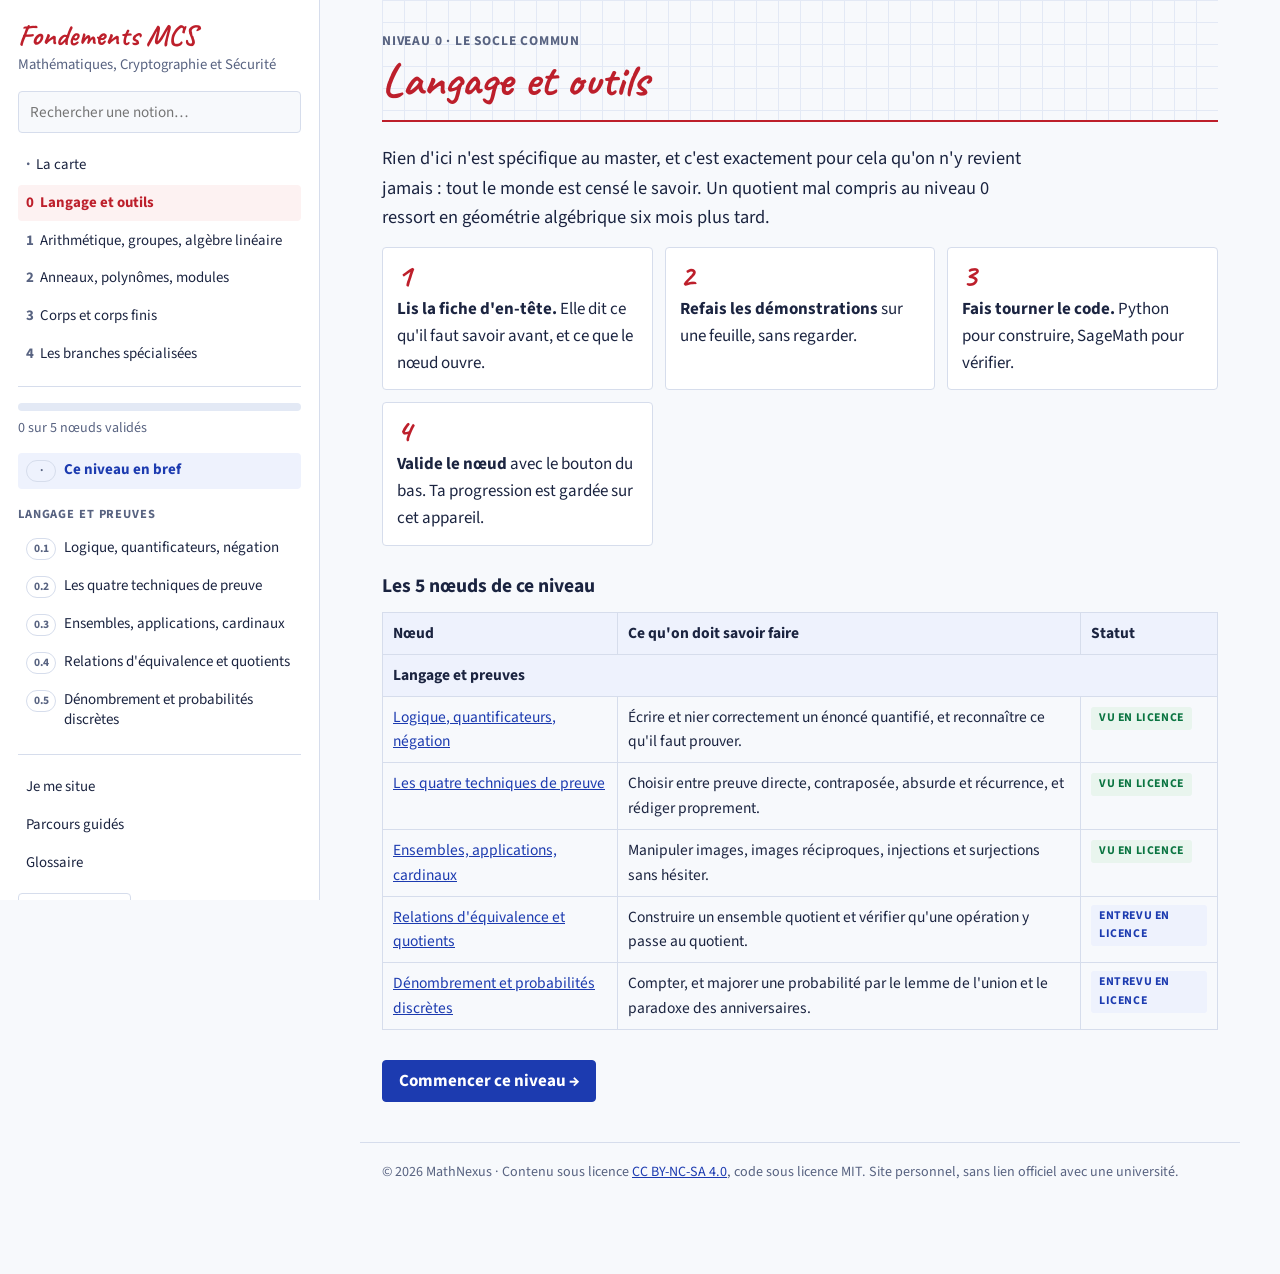
==== commit bc07602e: "Étape 2 : outils du site et carte à 95 nœuds - Registre : modules Probabilités (niveau 1) et Statist" ====
--- a/docs/niveau-0.html
+++ b/docs/niveau-0.html
@@ -7,6 +7,7 @@
 <meta name="description" content="Les fondements mathématiques du Master Mathématiques, Cryptographie et Sécurité : arithmétique, groupes, anneaux, modules, corps finis, courbes, codes, réseaux et complexité.">
 <link rel="stylesheet" href="https://fonts.googleapis.com/css2?family=Caveat:wght@500;700&family=Kalam:wght@400;700&family=JetBrains+Mono:wght@400;600&family=Source+Sans+3:wght@400;600;700&display=swap">
 <link rel="stylesheet" href="assets/style.css">
+<script>try{var t=localStorage.getItem('mcs-theme');if(t)document.documentElement.dataset.theme=t;}catch(e){}</script>
 <script>
 window.MathJax = {
   tex: {
@@ -47,10 +48,13 @@
   <nav class="side" id="side" aria-label="Sommaire du niveau">
     <p class="brand"><a href="index.html">Fondements MCS</a></p>
     <p class="brand-sub">Mathématiques, Cryptographie et Sécurité</p>
+    <div class="rech" role="search"><input type="search" class="rech-in" placeholder="Rechercher une notion…" aria-label="Rechercher une notion" autocomplete="off"><ul class="rech-res" hidden></ul></div>
     <ul class="niveaux"><li><a href="index.html"><span class="n-num">·</span>La carte</a></li><li><a href="niveau-0.html" class="ici"><span class="n-num">0</span>Langage et outils</a></li><li><a href="niveau-1.html"><span class="n-num">1</span>Arithmétique, groupes, algèbre linéaire</a></li><li><a href="niveau-2.html"><span class="n-num">2</span>Anneaux, polynômes, modules</a></li><li><a href="niveau-3.html"><span class="n-num">3</span>Corps et corps finis</a></li><li><a href="niveau-4.html"><span class="n-num">4</span>Les branches spécialisées</a></li></ul>
     <div class="prog"><div class="prog-bar"><div class="prog-fill" id="prog-fill"></div></div>
       <p class="prog-txt" id="prog-txt"></p></div>
     <div id="nav"></div>
+    <ul class="side-outils"><li><a href="positionnement.html">Je me situe</a></li><li><a href="parcours.html">Parcours guidés</a></li><li><a href="glossaire.html">Glossaire</a></li></ul>
+    <button type="button" class="theme-btn" aria-pressed="false">Thème sombre</button>
   </nav>
 
   <main class="main" id="main">
@@ -95,9 +99,9 @@
 </div>
 
 <p>Appliquons-le à la continuité en un point \(a\) :</p>
-\[\forall \varepsilon>0,\ \exists \delta>0,\ \forall x,\ |x-a|<\delta \Rightarrow |f(x)-f(a)|<\varepsilon.\]
+\[\forall \varepsilon\gt 0,\ \exists \delta\gt 0,\ \forall x,\ |x-a|\lt \delta \Rightarrow |f(x)-f(a)|\lt \varepsilon.\]
 <p>Sa négation est :</p>
-\[\exists \varepsilon>0,\ \forall \delta>0,\ \exists x,\ |x-a|<\delta \ \text{ et }\ |f(x)-f(a)|\ge\varepsilon.\]
+\[\exists \varepsilon\gt 0,\ \forall \delta\gt 0,\ \exists x,\ |x-a|\lt \delta \ \text{ et }\ |f(x)-f(a)|\ge\varepsilon.\]
 <p>Remarquez que l'implication s'est transformée en « et ». C'est l'erreur la plus fréquente :
 on ne nie pas une implication par une implication.</p>
 
@@ -131,13 +135,13 @@
 <h3 class="exos-h">Vérifie que tu as compris</h3>
 <article class="exo"><p class="exo-n">Exercice 1</p><div class="exo-q">
 <p>Nier l'énoncé suivant, qui définit une suite \((u_n)\) bornée :</p>
-\[\exists M>0,\ \forall n\in\N,\ |u_n|\le M.\]
+\[\exists M\gt 0,\ \forall n\in\N,\ |u_n|\le M.\]
 </div><details class="tex2jax_ignore"><summary>Voir la correction</summary><div class="copie"><p class="lab">Correction</p>
 <p>On échange le \(\exists\) en \(\forall\), le \(\forall\) en \(\exists\), puis on nie la
 propriété finale :</p>
-\[\forall M>0,\ \exists n\in\N,\ |u_n|>M.\]
+\[\forall M\gt 0,\ \exists n\in\N,\ |u_n|\gt M.\]
 <p>En mots : <u>aussi grand qu'on choisisse \(M\), un terme de la suite finit par le dépasser.</u></p>
-</div><div class="prof"><p class="lab">Remarque</p><p>Noter que \(\neg(|u_n|\le M)\) est \(|u_n|>M\), et non \(|u_n|\ge M\).</p></div></details></article>
+</div><div class="prof"><p class="lab">Remarque</p><p>Noter que \(\neg(|u_n|\le M)\) est \(|u_n|\gt M\), et non \(|u_n|\ge M\).</p></div></details></article>
 
 <article class="exo"><p class="exo-n">Exercice 2</p><div class="exo-q">
 <p>Soit \(f:\Z\to\Z\). Traduire en français, puis nier :</p>
@@ -151,7 +155,7 @@
 <p>C'est-à-dire : <u>il existe un entier que \(f\) n'atteint jamais</u>.</p>
 </div><div class="prof"><p class="lab">Remarque</p><p>Pour prouver la négation, il suffit d'exhiber <em>un</em> tel \(y\). Pour prouver
 l'énoncé, il faut traiter <em>tous</em> les \(y\).</p></div></details></article></div></section>
-<section class="lesson" id="preuves" data-part="Langage et preuves" data-num="0.2" data-title="Les quatre techniques de preuve" hidden><header class="lhead"><p class="eyebrow">Langage et preuves · Nœud 0.2<span class="meta">40 min</span></p><h2>Les quatre techniques de preuve</h2></header><div class="lbody"><p class="objectif">Choisir entre preuve directe, contraposée, absurde et récurrence, et rédiger proprement.</p><div class="fiche"><dl><dt>Prérequis</dt><dd><a href="niveau-0.html#log-quantif">Logique, quantificateurs, négation</a></dd><dt>Ouvre sur</dt><dd><a href="niveau-1.html#arith-euclide">Divisibilité, PGCD, algorithme d'Euclide</a>, <a href="niveau-4.html#cplx-turing">Machines de Turing, P, NP, réductions</a></dd><dt>En licence</dt><dd><span class="badge l3">Vu en licence</span></dd></dl></div><div class="master"><p class="lab">Dans le master</p><p>La preuve par réduction, centrale en cryptographie, est une contraposée déguisée : si quelqu'un casse le schéma, alors il résout le problème difficile.</p></div>
+<section class="lesson" id="preuves" data-part="Langage et preuves" data-num="0.2" data-title="Les quatre techniques de preuve" hidden><header class="lhead"><p class="eyebrow">Langage et preuves · Nœud 0.2<span class="meta">40 min</span></p><h2>Les quatre techniques de preuve</h2></header><div class="lbody"><p class="objectif">Choisir entre preuve directe, contraposée, absurde et récurrence, et rédiger proprement.</p><div class="fiche"><dl><dt>Prérequis</dt><dd><a href="niveau-0.html#log-quantif">Logique, quantificateurs, négation</a></dd><dt>Ouvre sur</dt><dd><a href="niveau-1.html#arith-euclide">Divisibilité, PGCD, algorithme d'Euclide</a>, <a href="niveau-4.html#cplx-turing">Machines de Turing et décidabilité</a></dd><dt>En licence</dt><dd><span class="badge l3">Vu en licence</span></dd></dl></div><div class="master"><p class="lab">Dans le master</p><p>La preuve par réduction, centrale en cryptographie, est une contraposée déguisée : si quelqu'un casse le schéma, alors il résout le problème difficile.</p></div>
 <p class="lead">Il n'y a que quatre façons de démontrer, et savoir laquelle choisir fait gagner
 un temps considérable. Le choix se lit presque toujours dans la forme de l'énoncé.</p>
 
@@ -281,7 +285,7 @@
 <p>C'est la formule au rang \(n+1\). La propriété est donc vraie pour tout \(n\ge1\).</p>
 </div><div class="prof"><p class="lab">Remarque</p><p>Le point technique est la factorisation par \((n+1)^2\). Prendre l'habitude de
 factoriser avant de développer fait gagner beaucoup de temps.</p></div></details></article></div></section>
-<section class="lesson" id="ensembles" data-part="Langage et preuves" data-num="0.3" data-title="Ensembles, applications, cardinaux" hidden><header class="lhead"><p class="eyebrow">Langage et preuves · Nœud 0.3<span class="meta">35 min</span></p><h2>Ensembles, applications, cardinaux</h2></header><div class="lbody"><p class="objectif">Manipuler images, images réciproques, injections et surjections sans hésiter.</p><div class="fiche"><dl><dt>Prérequis</dt><dd><a href="niveau-0.html#log-quantif">Logique, quantificateurs, négation</a></dd><dt>Ouvre sur</dt><dd><a href="niveau-0.html#quotients">Relations d'équivalence et quotients</a>, <a href="niveau-0.html#denombrement">Dénombrement et probabilités discrètes</a>, <a href="niveau-1.html#lin-ev">Espaces vectoriels, bases, dimension</a></dd><dt>En licence</dt><dd><span class="badge l3">Vu en licence</span></dd></dl></div><div class="master"><p class="lab">Dans le master</p><p>Un chiffrement est une application bijective à clé fixée ; une fonction de hachage est une surjection volontairement non inversible.</p></div>
+<section class="lesson" id="ensembles" data-part="Langage et preuves" data-num="0.3" data-title="Ensembles, applications, cardinaux" hidden><header class="lhead"><p class="eyebrow">Langage et preuves · Nœud 0.3<span class="meta">35 min</span></p><h2>Ensembles, applications, cardinaux</h2></header><div class="lbody"><p class="objectif">Manipuler images, images réciproques, injections et surjections sans hésiter.</p><div class="fiche"><dl><dt>Prérequis</dt><dd><a href="niveau-0.html#log-quantif">Logique, quantificateurs, négation</a></dd><dt>Ouvre sur</dt><dd><a href="niveau-0.html#quotients">Relations d'équivalence et quotients</a>, <a href="niveau-0.html#denombrement">Dénombrement et probabilités discrètes</a>, <a href="niveau-1.html#lin-ev">Espaces vectoriels, bases, dimension</a>, <a href="niveau-1.html#proba-espaces">Espaces probabilisés et tribus</a></dd><dt>En licence</dt><dd><span class="badge l3">Vu en licence</span></dd></dl></div><div class="master"><p class="lab">Dans le master</p><p>Un chiffrement est une application bijective à clé fixée ; une fonction de hachage est une surjection volontairement non inversible.</p></div>
 <p class="lead">Le vocabulaire des applications sert tous les jours en master : un chiffrement
 est une bijection à clé fixée, une fonction de hachage une surjection qu'on ne sait pas inverser,
 une projection canonique une surjection sur un quotient.</p>
@@ -540,7 +544,7 @@
 </div><div class="prof"><p class="lab">Remarque</p><p>Cette relation est celle des « résidus quadratiques », qu'on retrouvera au nœud
 <em>Résidus quadratiques, Legendre, Jacobi</em>. Elle est compatible avec la multiplication
 mais pas avec l'addition — d'où le fait que le symbole de Legendre soit multiplicatif.</p></div></details></article></div></section>
-<section class="lesson" id="denombrement" data-part="Langage et preuves" data-num="0.5" data-title="Dénombrement et probabilités discrètes" hidden><header class="lhead"><p class="eyebrow">Langage et preuves · Nœud 0.5<span class="meta">40 min</span></p><h2>Dénombrement et probabilités discrètes</h2></header><div class="lbody"><p class="objectif">Compter, et majorer une probabilité par le lemme de l'union et le paradoxe des anniversaires.</p><div class="fiche"><dl><dt>Prérequis</dt><dd><a href="niveau-0.html#ensembles">Ensembles, applications, cardinaux</a></dd><dt>Ouvre sur</dt><dd><a href="niveau-4.html#tan-primalite">Tests de primalité et preuves de primalité</a>, <a href="niveau-4.html#codes-bornes">Bornes : Singleton, Hamming, Gilbert-Varshamov</a>, <a href="niveau-4.html#cplx-probabiliste">Algorithmes probabilistes, fonctions à sens unique</a>, <a href="niveau-4.html#cplx-entropie">Entropie, secret parfait de Shannon</a></dd><dt>En licence</dt><dd><span class="badge partiel">Entrevu en licence</span></dd></dl></div><div class="master"><p class="lab">Dans le master</p><p>Donne la taille de l'espace des clés, le coût d'une recherche exhaustive et l'attaque des anniversaires sur les fonctions de hachage.</p></div>
+<section class="lesson" id="denombrement" data-part="Langage et preuves" data-num="0.5" data-title="Dénombrement et probabilités discrètes" hidden><header class="lhead"><p class="eyebrow">Langage et preuves · Nœud 0.5<span class="meta">40 min</span></p><h2>Dénombrement et probabilités discrètes</h2></header><div class="lbody"><p class="objectif">Compter, et majorer une probabilité par le lemme de l'union et le paradoxe des anniversaires.</p><div class="fiche"><dl><dt>Prérequis</dt><dd><a href="niveau-0.html#ensembles">Ensembles, applications, cardinaux</a></dd><dt>Ouvre sur</dt><dd><a href="niveau-1.html#proba-espaces">Espaces probabilisés et tribus</a>, <a href="niveau-4.html#codes-bornes">Bornes : Singleton, Hamming, Gilbert-Varshamov</a>, <a href="niveau-4.html#cplx-entropie">Entropie et secret parfait de Shannon</a></dd><dt>En licence</dt><dd><span class="badge partiel">Entrevu en licence</span></dd></dl></div><div class="master"><p class="lab">Dans le master</p><p>Donne la taille de l'espace des clés, le coût d'une recherche exhaustive et l'attaque des anniversaires sur les fonctions de hachage.</p></div>
 <p class="lead">Compter, c'est mesurer la sécurité. La taille d'un espace de clés, le coût d'une
 recherche exhaustive, la probabilité qu'une collision apparaisse : tout cela est du dénombrement,
 et les ordres de grandeur comptent plus que les formules exactes.</p>
@@ -630,7 +634,7 @@
 
 <div class="code tex2jax_ignore"><div class="code-h"><p class="lab">Pourquoi 128 bits de sortie ne valent que 64 bits de sécurité</p><span class="code-lang sage">sagemath</span><button type="button" class="copier">copier</button></div><pre>N = 2^128                      # sortie d&#x27;une fonction de hachage 128 bits
 k = ceil(1.18 * sqrt(N))
-print(k, log(k, 2).n())        # nombre de hachages avant collision</pre><pre class="sortie">22300745198530623141535718272648361505  64.2...</pre></div>
+print(k, log(k, 2).n())        # nombre de hachages avant collision</pre><pre class="sortie">21767158006977269760 64.2387868595871</pre></div>
 
 <h3 class="exos-h">Vérifie que tu as compris</h3>
 <article class="exo"><p class="exo-n">Exercice 1</p><div class="exo-q">
@@ -666,8 +670,9 @@
       <span class="right"><p class="done-note" id="done-note" hidden>Nœud validé ✓</p>
       <a class="btn" id="next" href="#">Suivant →</a></span>
     </nav>
+    <footer class="pied"><p>© 2026 MathNexus · Contenu sous licence <a href="https://creativecommons.org/licenses/by-nc-sa/4.0/deed.fr">CC BY-NC-SA 4.0</a>, code sous licence MIT. Site personnel, sans lien officiel avec une université.</p></footer>
   </main>
 </div>
-<script defer src="assets/site.js"></script>
+<script defer src="assets/site.js"></script><script defer src="assets/atelier.js"></script><script defer src="assets/outils.js"></script>
 </body>
 </html>
--- a/docs/assets/style.css
+++ b/docs/assets/style.css
@@ -244,3 +244,184 @@
 }
 @media (prefers-reduced-motion: reduce){.side,.prog-fill{transition:none}}
 @media print{.side,.topbar,.pager,.scrim{display:none}.app{display:block}.lesson{max-width:none}.exo details{display:block}.exo details summary{display:none}}
+
+/* ---------- gabarit en quatre temps ---------- */
+.temps{display:flex;flex-direction:column;gap:14px;min-width:0}
+.onglets{display:grid;grid-template-columns:repeat(4,minmax(0,1fr));gap:6px;position:sticky;top:0;z-index:5;
+  background:var(--paper);padding:8px 0;border-bottom:1px solid var(--line)}
+.onglet{border:1.5px solid var(--line);background:var(--surface);border-radius:4px;padding:8px 6px;cursor:pointer;
+  font-weight:700;font-size:.95rem;color:var(--muted);display:flex;gap:7px;align-items:center;justify-content:center;min-width:0}
+.onglet .o-n{font-family:var(--f-hand);font-size:1.45rem;line-height:1;color:var(--rouge)}
+.onglet[aria-selected="true"]{background:var(--pen-bg);border-color:var(--pen);color:var(--pen)}
+.onglet.vu:not([aria-selected="true"]){border-color:var(--prof);color:var(--prof)}
+.panneau{display:flex;flex-direction:column;gap:14px;min-width:0}
+.panneau > p,.panneau > ul,.panneau > ol{margin:0;max-width:72ch}
+.panneau h3{font-size:1.22rem;margin:14px 0 0;line-height:1.25}
+.suite{display:flex;justify-content:flex-end;max-width:none !important}
+
+.qcm{border:1.5px solid var(--pen);border-radius:4px;background:var(--surface);padding:14px 16px;display:flex;flex-direction:column;gap:12px}
+.qcm > .lab{color:var(--pen);margin:0}
+.qcm-q{border:0;border-top:1px solid var(--line);margin:0;padding:10px 0 0;display:flex;flex-direction:column;gap:5px;min-width:0}
+.qcm-q legend{font-weight:700;padding:0;float:left;width:100%;margin-bottom:6px}
+.qcm-o{display:flex;gap:9px;align-items:baseline;padding:6px 9px;border:1px solid var(--line);border-radius:4px;cursor:pointer;clear:both}
+.qcm-o:hover{background:var(--pen-bg)}
+.qcm-o.juste{border-color:var(--prof);background:var(--prof-bg);color:var(--prof);font-weight:700}
+.qcm-o.faux{border-color:var(--rouge);background:var(--rouge-bg);color:var(--rouge)}
+.qcm-x{margin:4px 0 0;font-size:.95rem;color:var(--muted);border-left:3px solid var(--line);padding-left:10px}
+.qcm-bas{display:flex;gap:14px;align-items:center;flex-wrap:wrap}
+.qcm-res{margin:0;font-weight:700}
+.qcm-res.ok{color:var(--prof)}
+.qcm-res.ko{color:var(--rouge)}
+
+.preuve{display:flex;flex-direction:column;gap:10px;border-top:1px solid var(--line);padding-top:16px;min-width:0}
+.idee{background:var(--or-bg);border-left:3px solid var(--or);border-radius:0 4px 4px 0;padding:10px 14px}
+.idee .lab{color:var(--or)}
+.idee p{margin:4px 0}
+.squelette{border:1px dashed var(--pen);border-radius:4px;padding:10px 14px;background:var(--surface)}
+.squelette .lab{color:var(--pen)}
+.squelette ol{margin:6px 0;padding-left:1.4em}
+.squelette li{margin:6px 0}
+.preuve > details > summary,.atoi > details > summary,.exo .indice > summary{cursor:pointer;font-weight:700;color:var(--pen);padding:4px 0;width:max-content;max-width:100%}
+.preuve > details[open] > summary,.atoi > details[open] > summary{margin-bottom:8px}
+.atoi{border:2px solid var(--prof);border-radius:4px;padding:12px 16px;background:var(--surface);display:flex;flex-direction:column;gap:8px}
+.atoi .lab{color:var(--prof)}
+.atoi p{margin:4px 0}
+.atoi code,.lbody code{font-family:var(--f-code);font-size:.9em;background:var(--code-bg);padding:1px 5px;border-radius:3px}
+.dl{margin:-6px 0 0 !important;font-size:.92rem}
+.dl a{font-weight:700}
+
+@media (max-width: 880px){
+  .onglet{flex-direction:column;gap:1px;font-size:.78rem;padding:6px 2px}
+  .onglet .o-n{font-size:1.25rem}
+  .onglets{top:calc(46px + env(safe-area-inset-top,0px))}
+}
+@media print{.onglets,.suite,.qcm-bas{display:none}.panneau[hidden]{display:flex !important}.preuve details,.atoi details{display:block}}
+.lesson{overflow-x:clip}
+.temps{scroll-margin-top:64px}
+
+/* ---------- atelier de code ---------- */
+.atelier,.sage-atelier{border:2px solid var(--prof);border-radius:4px;background:var(--surface);padding:14px 16px;display:flex;flex-direction:column;gap:10px;min-width:0}
+.atelier > .lab,.sage-atelier > .lab{color:var(--prof);margin:0}
+.atelier p,.sage-atelier p{margin:2px 0}
+.atelier ul,.atelier ol{margin:4px 0;padding-left:1.3em}
+.at-code{width:100%;font-family:var(--f-code);font-size:.9rem;line-height:1.55;color:var(--code-fg);background:var(--code-bg);
+  border:1px solid var(--code-line);border-radius:4px;padding:12px 14px;resize:vertical;tab-size:4;white-space:pre;overflow:auto;min-height:220px}
+.atelier-b{display:flex;gap:10px;flex-wrap:wrap;align-items:center}
+.atelier-b button[disabled]{opacity:.5;cursor:default}
+.at-reinit{border:0;background:none;color:var(--muted);text-decoration:underline;cursor:pointer;font-size:.9rem;padding:4px}
+.atelier-etat,.sage-msg{font-size:.92rem;color:var(--muted)}
+.atelier-res{border-top:1px solid var(--line);padding-top:10px;display:flex;flex-direction:column;gap:6px}
+.at-ok{color:var(--prof);font-weight:700}
+.at-ko{color:var(--rouge);font-weight:700}
+.at-info{color:var(--muted)}
+.at-sortie{margin:0;padding:10px 12px;background:var(--sortie-bg);color:var(--sortie-fg);border-radius:4px;font-family:var(--f-code);font-size:.86rem;overflow-x:auto}
+.at-tests{list-style:none;padding:0 !important;margin:0;display:flex;flex-direction:column;gap:5px}
+.at-tests li{padding:6px 10px;border-radius:4px;font-size:.92rem;border-left:4px solid;overflow-wrap:anywhere}
+.at-tests li.ok{border-color:var(--prof);background:var(--prof-bg)}
+.at-tests li.ko{border-color:var(--rouge);background:var(--rouge-bg)}
+.at-tests code,.atelier-res code{font-family:var(--f-code);font-size:.88em}
+.atelier-corrige > summary{cursor:pointer;font-weight:700;color:var(--pen);padding:4px 0;width:max-content;max-width:100%}
+.atelier-corrige[open] > summary{margin-bottom:8px}
+.atelier-corrige > * + *{margin-top:10px}
+.sage-cellule{min-width:0;overflow-x:auto}
+
+/* ---------- barre d'outils, recherche, thème, pied de page ---------- */
+.barre{display:flex;gap:10px 18px;align-items:center;flex-wrap:wrap;padding:10px max(22px,env(safe-area-inset-left,0px));
+  background:var(--surface);border-bottom:1px solid var(--line);position:sticky;top:0;z-index:20}
+.barre-brand{font-family:var(--f-hand);font-weight:700;font-size:1.6rem;color:var(--rouge);text-decoration:none;line-height:1}
+.barre-liens{display:flex;gap:4px;flex-wrap:wrap}
+.barre-liens a{text-decoration:none;color:var(--ink);font-weight:600;padding:6px 10px;border-radius:4px;font-size:.95rem}
+.barre-liens a:hover{background:var(--pen-bg)}
+.barre-liens a[aria-current="page"]{background:var(--pen-bg);color:var(--pen)}
+.barre .rech{margin-left:auto;flex:1 1 240px;max-width:360px}
+.rech{position:relative;min-width:0}
+.rech-in{width:100%;font:inherit;font-size:.95rem;padding:8px 11px;border:1.5px solid var(--line);border-radius:4px;background:var(--paper);color:var(--ink)}
+.rech-in:focus{border-color:var(--pen);outline:none}
+.rech-res{position:absolute;left:0;right:0;top:calc(100% + 4px);z-index:50;list-style:none;margin:0;padding:4px;
+  background:var(--surface);border:1px solid var(--line);border-radius:4px;box-shadow:0 10px 30px rgba(0,0,0,.18);max-height:70vh;overflow:auto;min-width:min(340px,86vw)}
+.rech-res a{display:flex;flex-direction:column;gap:1px;padding:8px 10px;border-radius:3px;text-decoration:none;color:var(--ink)}
+.rech-res a:hover,.rech-res a.actif{background:var(--pen-bg)}
+.rech-type{font-size:.7rem;letter-spacing:.06em;text-transform:uppercase;font-weight:700;color:var(--prof)}
+.rech-t{font-weight:700;color:var(--pen);line-height:1.25}
+.rech-x{font-size:.85rem;color:var(--muted);line-height:1.35}
+.rech-vide,.rech-plus{padding:8px 10px;color:var(--muted);font-size:.9rem}
+.side .rech{margin:0 0 14px}
+.side .rech-res{position:static;box-shadow:none;margin-top:4px;min-width:0}
+.theme-btn{border:1.5px solid var(--line);background:transparent;color:var(--muted);font-weight:700;font-size:.85rem;padding:6px 10px;border-radius:4px;cursor:pointer}
+.theme-btn:hover{border-color:var(--pen);color:var(--pen)}
+.side-outils{list-style:none;margin:18px 0 12px;padding:14px 0 0;border-top:1px solid var(--line);display:flex;flex-direction:column;gap:2px}
+.side-outils a{display:block;padding:6px 8px;border-radius:4px;text-decoration:none;color:var(--ink);font-size:.93rem}
+.side-outils a:hover{background:var(--pen-bg)}
+.pied{max-width:1100px;margin:40px auto 0;padding:18px max(22px,env(safe-area-inset-left,0px)) 30px;border-top:1px solid var(--line);color:var(--muted);font-size:.88rem}
+.pied p{margin:0}
+.main .pied{max-width:880px}
+
+/* ---------- accueil : trois entrées, carte colorée ---------- */
+.entrees{display:grid;grid-template-columns:repeat(auto-fit,minmax(240px,1fr));gap:14px;margin:24px 0 0}
+.entree{border:2px solid var(--pen);border-radius:4px;background:var(--surface);padding:16px 18px;text-decoration:none;color:inherit;display:flex;flex-direction:column;gap:6px}
+.entree:hover{background:var(--pen-bg)}
+.entree-n{font-family:var(--f-hand);font-weight:700;font-size:2.2rem;line-height:1;color:var(--rouge)}
+.entree h2{margin:0;font-size:1.3rem;color:var(--pen)}
+.entree p{margin:0;color:var(--muted);font-size:.97rem}
+.prog-global{margin:16px 0 0;font-weight:700;color:var(--prof)}
+.carte .n.encours .box{fill:var(--prof-bg);stroke:var(--prof)}
+.carte .n.fini .box{fill:var(--prof-bg);stroke:var(--prof);stroke-width:2.5}
+.carte .pb{fill:var(--prof)}
+.legende i{border:1.5px solid var(--line);background:var(--surface)}
+.legende i.lg-cours{background:var(--prof-bg);border-color:var(--prof)}
+.legende i.lg-fini{background:var(--prof);border-color:var(--prof)}
+
+/* ---------- pages d'outils ---------- */
+.outil .hero{padding-top:30px}
+.pc-sommaire,.gl-index{display:flex;gap:6px;flex-wrap:wrap;margin:18px 0 0}
+.pc-sommaire a,.gl-index a{border:1px solid var(--line);border-radius:4px;padding:5px 10px;text-decoration:none;font-weight:600;font-size:.92rem;background:var(--surface)}
+.parcours{border:1px solid var(--line);border-left:4px solid var(--pen);border-radius:4px;background:var(--surface);margin:22px 0 0;padding:16px 18px;scroll-margin-top:70px}
+.parcours h2{margin:0;font-family:var(--f-hand);color:var(--rouge);font-size:2rem;line-height:1.1}
+.parcours header p{margin:6px 0;max-width:72ch}
+.pc-pour{color:var(--muted)}
+.pc-bas{display:flex;gap:12px 16px;align-items:center;flex-wrap:wrap;margin-top:10px}
+.pc-bas .prog-bar{flex:1 1 160px;max-width:260px}
+.pc-prog{margin:0 !important;font-size:.9rem;color:var(--muted);font-variant-numeric:tabular-nums}
+.pc-liste{list-style:none;margin:16px 0 0;padding:0;display:flex;flex-direction:column;gap:4px;counter-reset:none}
+.pc-liste li{display:grid;grid-template-columns:18px 30px minmax(0,1fr) auto;gap:8px;align-items:center;padding:7px 8px;border-radius:4px}
+.pc-liste li.suivant{background:var(--pen-bg)}
+.pc-etat{width:14px;height:14px;border-radius:50%;border:2px solid var(--line)}
+.pc-liste li.fait .pc-etat{background:var(--prof);border-color:var(--prof)}
+.pc-k{font-family:var(--f-hand);font-weight:700;font-size:1.3rem;color:var(--rouge);text-align:center}
+.pc-t{display:flex;flex-direction:column;min-width:0}
+.pc-t a{font-weight:600;text-decoration:none}
+.pc-niv{font-size:.82rem;color:var(--muted)}
+.badge.avenir{background:var(--grid);color:var(--muted)}
+.notations td.nt-s{white-space:nowrap}
+.gl-lettre{font-family:var(--f-hand);color:var(--rouge);font-size:1.9rem;margin:22px 0 4px;scroll-margin-top:70px}
+.gl{margin:0;display:flex;flex-direction:column}
+.gl dt{font-weight:700;color:var(--pen);padding:10px 0 2px;border-top:1px solid var(--line);scroll-margin-top:70px}
+.gl dt:target{background:var(--or-bg)}
+.gl dd{margin:0 0 6px;max-width:75ch}
+.gl-voir{font-size:.9rem;white-space:nowrap}
+.pos-test{margin-top:10px;border:0;padding:0;background:transparent}
+.pos-niv{display:flex;flex-direction:column;gap:10px}
+.pos-niv .qcm-q{border:1px solid var(--line);border-radius:4px;padding:12px 14px;background:var(--surface)}
+.pos-resultat{border:2px solid var(--prof);border-radius:4px;background:var(--surface);padding:6px 18px 16px;margin-top:22px;scroll-margin-top:70px}
+.pos-resultat h2.sec{margin-top:12px}
+.pos-resultat tr.ok td:last-child{color:var(--prof);font-weight:700}
+.pos-resultat tr.ko td:last-child{color:var(--rouge);font-weight:700}
+.pos-note{color:var(--muted);font-size:.92rem}
+
+@media (max-width: 880px){
+  .barre{padding:8px max(16px,env(safe-area-inset-left,0px))}
+  .barre .rech{order:5;flex-basis:100%;max-width:none;margin-left:0}
+  .barre-liens a{padding:5px 7px;font-size:.88rem}
+  .pc-liste li{grid-template-columns:16px 24px minmax(0,1fr)}
+  .pc-liste li .badge{grid-column:3}
+  .gl-voir{white-space:normal}
+}
+.carte .n.fini .box{fill:var(--prof);stroke:var(--prof)}
+.carte .n.fini text{fill:var(--btn-fg)}
+.carte .n.fini .pb{fill:var(--btn-fg);opacity:.55}
+@media (max-width: 880px){
+  .barre-brand{order:1}
+  .barre .theme-btn{order:2;margin-left:auto}
+  .barre-liens{order:3;flex-basis:100%}
+  .barre .rech{order:4}
+}
